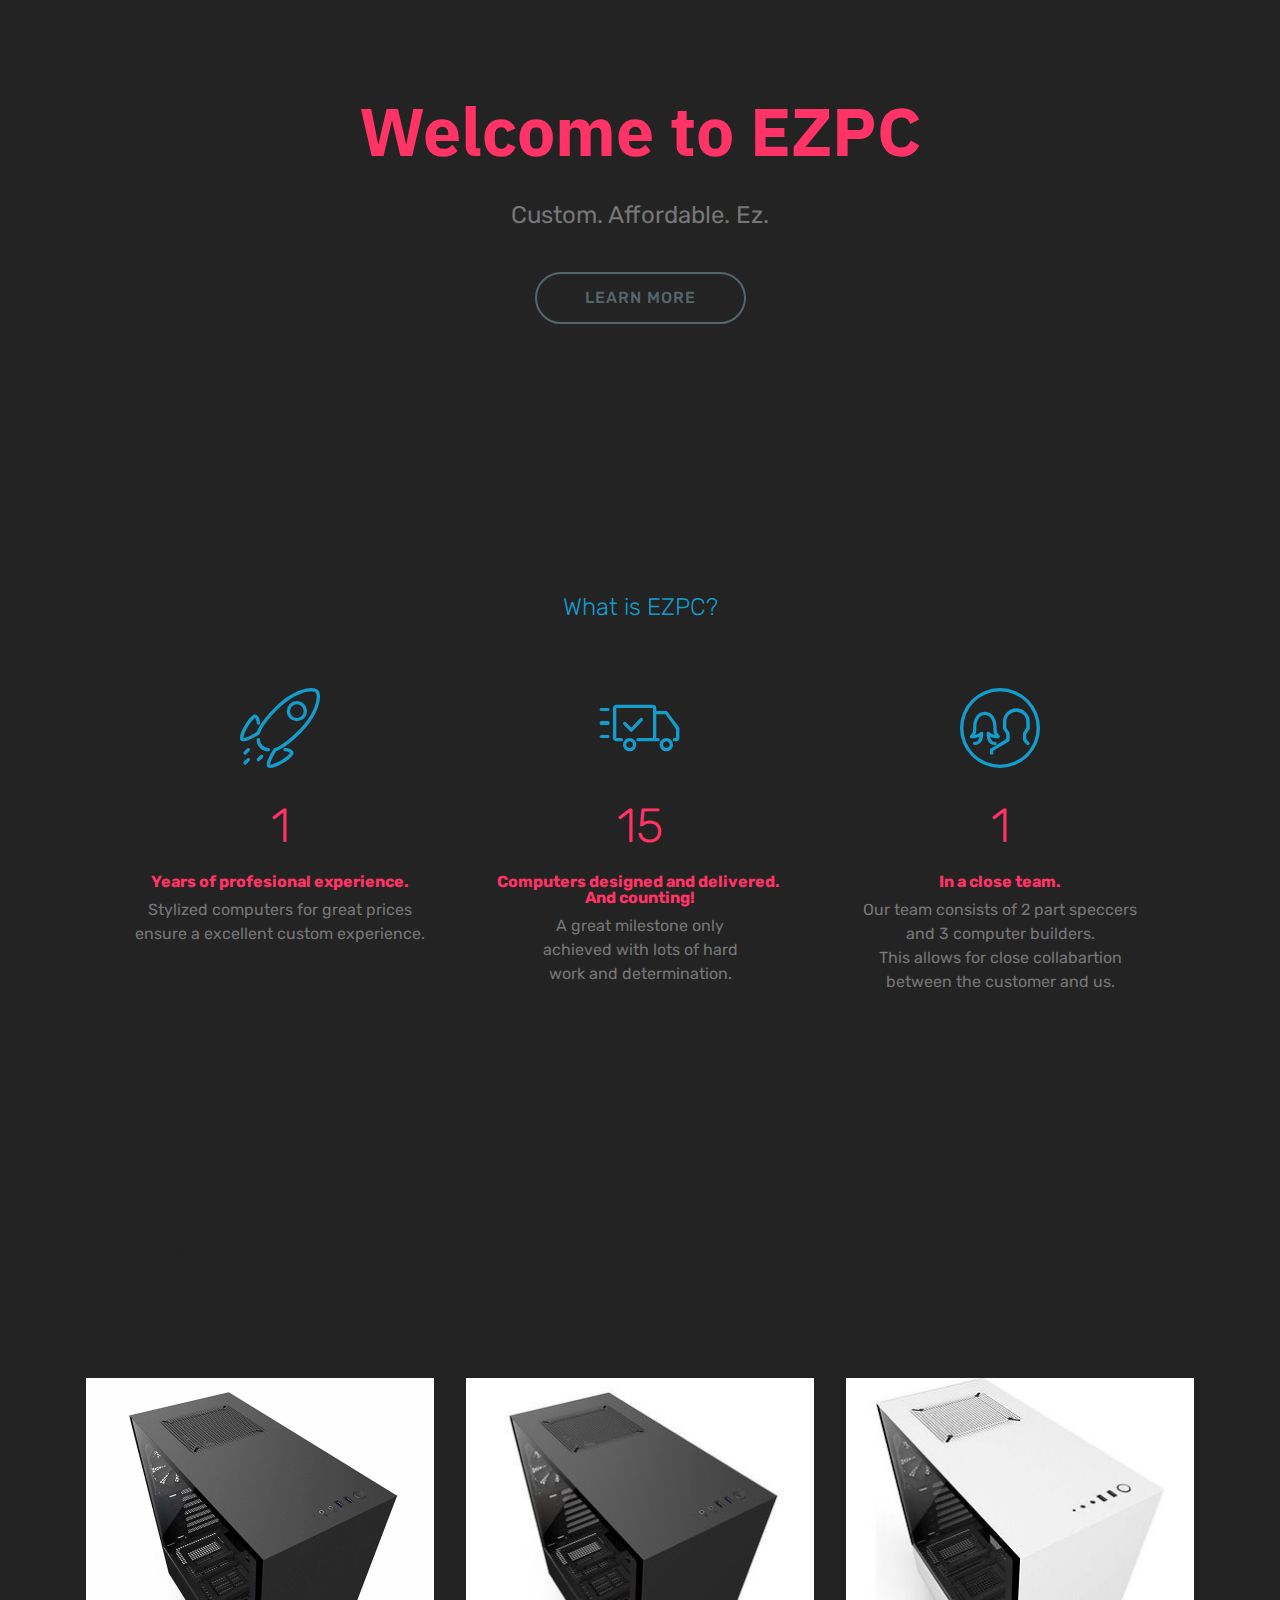
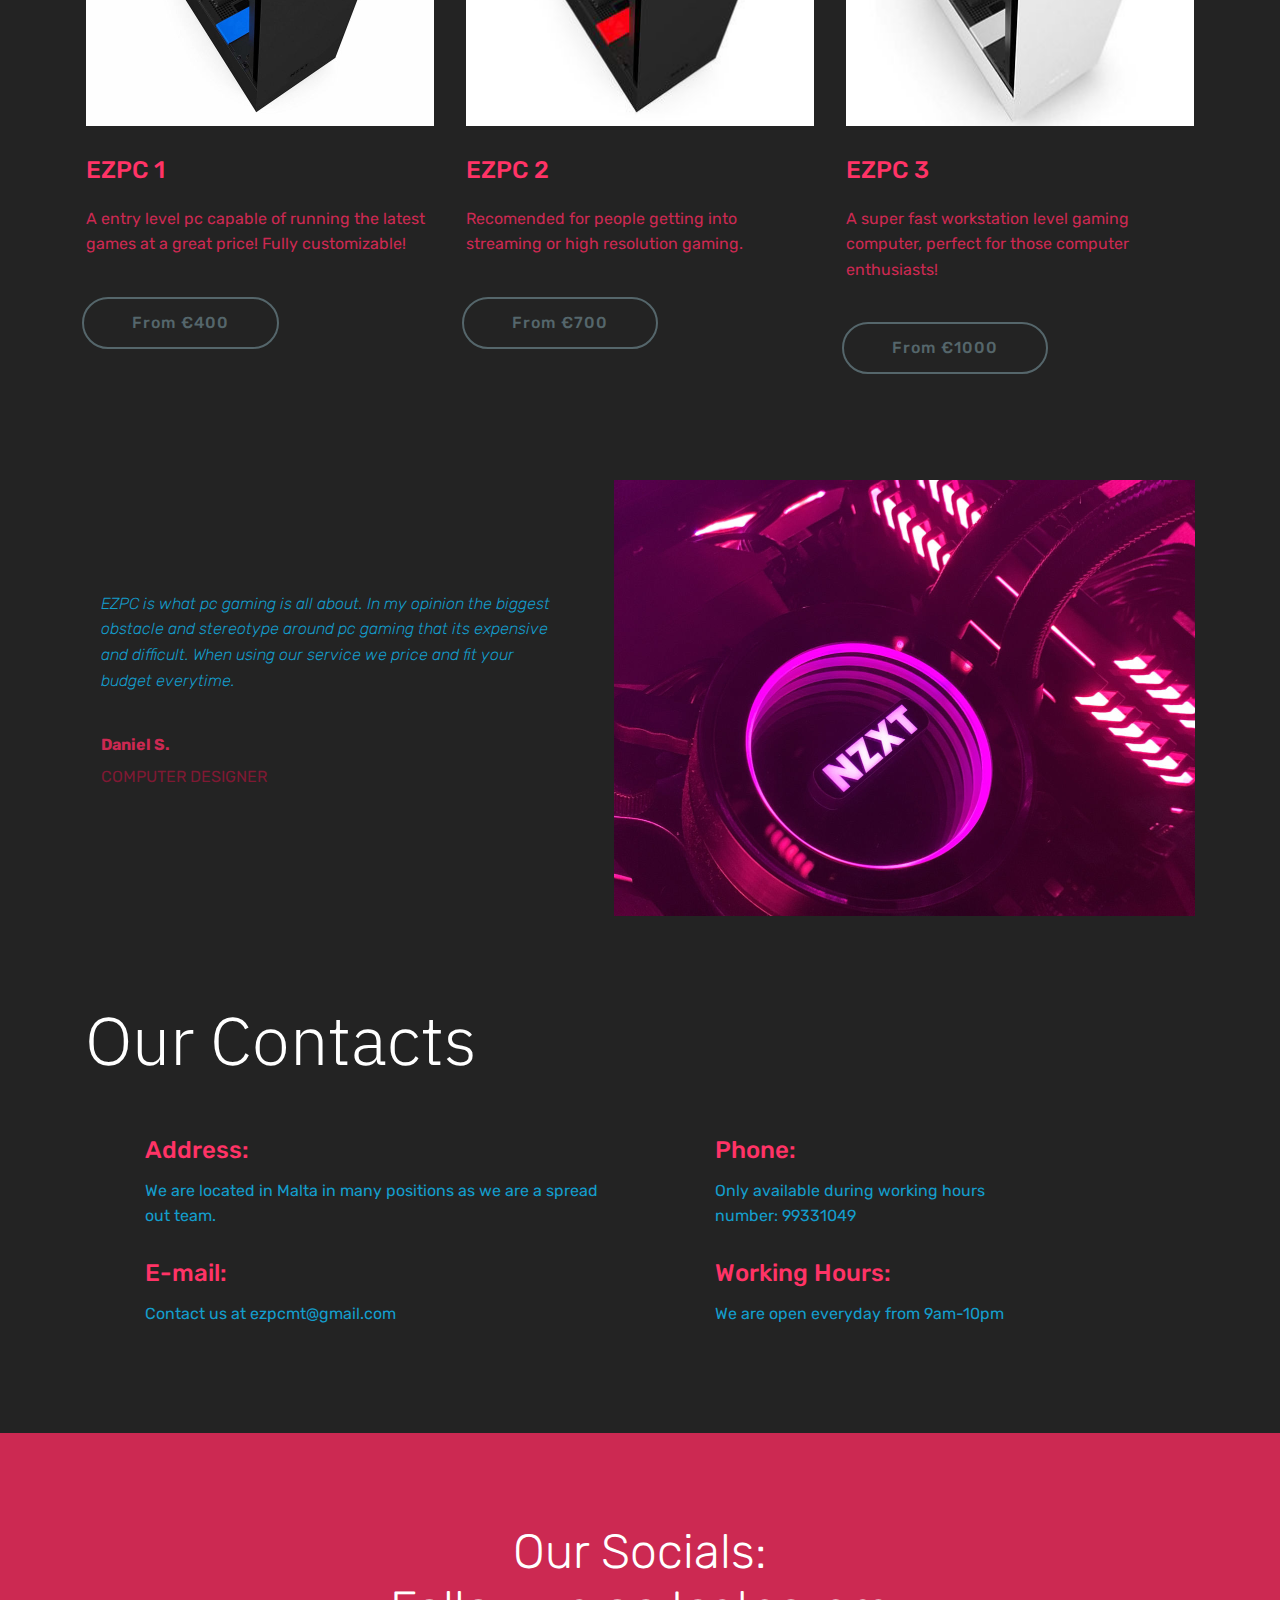
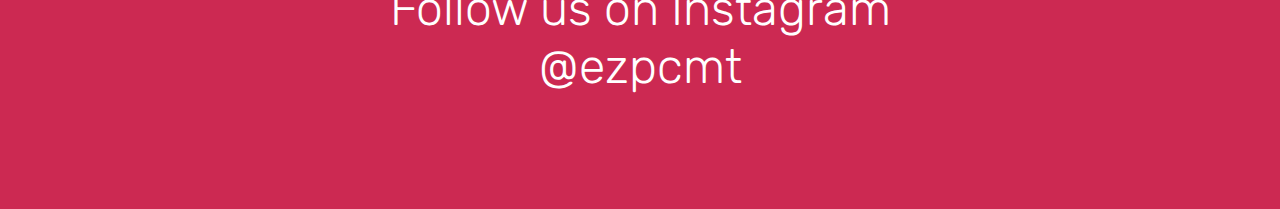
==== index.html @ 272ea6aa "create github pages" ====
<!DOCTYPE html>
<html  >
<head>
  <!-- Site made with Mobirise Website Builder v4.10.7, https://mobirise.com -->
  <meta charset="UTF-8">
  <meta http-equiv="X-UA-Compatible" content="IE=edge">
  <meta name="generator" content="Mobirise v4.10.7, mobirise.com">
  <meta name="viewport" content="width=device-width, initial-scale=1, minimum-scale=1">
  <link rel="shortcut icon" href="assets/images/image0-128x96.png" type="image/x-icon">
  <meta name="description" content="">
  
  <title>Home</title>
  <link rel="stylesheet" href="assets/web/assets/mobirise-icons/mobirise-icons.css">
  <link rel="stylesheet" href="assets/tether/tether.min.css">
  <link rel="stylesheet" href="assets/bootstrap/css/bootstrap.min.css">
  <link rel="stylesheet" href="assets/bootstrap/css/bootstrap-grid.min.css">
  <link rel="stylesheet" href="assets/bootstrap/css/bootstrap-reboot.min.css">
  <link rel="stylesheet" href="assets/socicon/css/styles.css">
  <link rel="stylesheet" href="assets/theme/css/style.css">
  <link rel="stylesheet" href="assets/mobirise/css/mbr-additional.css" type="text/css">
  
  
  
</head>
<body>
  <section class="header1 cid-rAioT8yW98" id="header16-0">

    

    

    <div class="container">
        <div class="row justify-content-md-center">
            <div class="col-md-10 align-center">
                <h1 class="mbr-section-title mbr-bold pb-3 mbr-fonts-style display-1">Welcome to EZPC</h1>
                
                <p class="mbr-text pb-3 mbr-fonts-style display-5">Custom. Affordable. Ez.</p>
                <div class="mbr-section-btn"><a class="btn btn-md btn-warning-outline display-4" href="index.html#counters1-1">LEARN MORE</a></div>
            </div>
        </div>
    </div>

</section>

<section class="engine"><a href="https://mobirise.info/x">free css templates</a></section><section class="counters1 counters cid-rAipSsuMRX" id="counters1-1">

    

    

    <div class="container">
        <h2 class="mbr-section-title pb-3 align-center mbr-fonts-style display-2">What we do.</h2>
        <h3 class="mbr-section-subtitle mbr-fonts-style display-5">What is EZPC?</h3>

        <div class="container pt-4 mt-2">
            <div class="media-container-row">
                <div class="card p-3 align-center col-12 col-md-6 col-lg-4">
                    <div class="panel-item p-3">
                        <div class="card-img pb-3">
                            <span class="mbr-iconfont mbri-rocket"></span>
                        </div>

                        <div class="card-text">
                            <h3 class="count pt-3 pb-3 mbr-fonts-style display-2">5</h3>
                            <h4 class="mbr-content-title mbr-bold mbr-fonts-style display-7">Years of profesional experience.</h4>
                            <p class="mbr-content-text mbr-fonts-style display-7">Stylized computers for great prices<br>ensure a excellent custom experience.</p>
                        </div>
                    </div>
                </div>


                <div class="card p-3 align-center col-12 col-md-6 col-lg-4">
                    <div class="panel-item p-3">
                        <div class="card-img pb-3">
                            <span class="mbr-iconfont mbri-delivery"></span>
                        </div>
                        <div class="card-text">
                            <h3 class="count pt-3 pb-3 mbr-fonts-style display-2">100</h3>
                            <h4 class="mbr-content-title mbr-bold mbr-fonts-style display-7">Computers designed and delivered.&nbsp;<br>And counting!</h4>
                            <p class="mbr-content-text mbr-fonts-style display-7">A great milestone only<br>achieved with lots of hard<br>work and determination.</p>
                        </div>
                    </div>
                </div>

                <div class="card p-3 align-center col-12 col-md-6 col-lg-4">
                    <div class="panel-item p-3">
                        <div class="card-img pb-3">
                            <span class="mbr-iconfont mbri-users"></span>
                        </div>
                        <div class="card-text">
                            <h3 class="count pt-3 pb-3 mbr-fonts-style display-2">5</h3>
                            <h4 class="mbr-content-title mbr-bold mbr-fonts-style display-7">In a close team.</h4>
                            <p class="mbr-content-text mbr-fonts-style display-7">Our team consists of 2 part speccers<br>and 3 computer builders.<br>This allows for close collabartion between the customer and us.</p>
                        </div>
                    </div>
                </div>


                
            </div>
        </div>
   </div>
</section>

<section class="services1 cid-rAivIHwrDA" id="services1-4">
    <!---->
    
    <!---->
    <!--Overlay-->
    
    <!--Container-->
    <div class="container">
        <div class="row justify-content-center">
            <!--Titles-->
            <div class="title pb-5 col-12">
                <h2 class="align-left pb-3 mbr-fonts-style display-1">
                    Our Shop
                </h2>
                
            </div>
            <!--Card-1-->
            <div class="card col-12 col-md-6 p-3 col-lg-4">
                <div class="card-wrapper">
                    <div class="card-img">
                        <img src="assets/images/a570c1869131563f41ed2ab06dd621fd-696x696.jpg" alt="Mobirise" title="">
                    </div>
                    <div class="card-box">
                        <h4 class="card-title mbr-fonts-style display-5">EZPC 1</h4>
                        <p class="mbr-text mbr-fonts-style display-7">A entry level pc capable of running the latest games at a great price! Fully customizable!</p>
                        <!--Btn-->
                        <div class="mbr-section-btn align-left"><a href="index.html#contacts3-3" class="btn btn-warning-outline display-4">From €400</a></div>
                    </div>
                </div>
            </div>
            <!--Card-2-->
            <div class="card col-12 col-md-6 p-3 col-lg-4">
                <div class="card-wrapper">
                    <div class="card-img">
                        <img src="assets/images/8f6b9636c7b164a39c9473e961352476-350x350.jpg" alt="Mobirise" title="">
                    </div>
                    <div class="card-box">
                        <h4 class="card-title mbr-fonts-style display-5">EZPC 2</h4>
                        <p class="mbr-text mbr-fonts-style display-7">Recomended for people getting into streaming or high resolution gaming.</p>
                        <!--Btn-->
                        <div class="mbr-section-btn align-left"><a href="index.html#contacts3-3" class="btn btn-warning-outline display-4">From €700</a></div>
                    </div>
                </div>
            </div>
            <!--Card-3-->
            <div class="card col-12 col-md-6 p-3 col-lg-4 last-child">
                <div class="card-wrapper">
                    <div class="card-img">
                        <img src="assets/images/8633217-350x350.jpg" alt="Mobirise" title="">
                    </div>
                    <div class="card-box">
                        <h4 class="card-title mbr-fonts-style display-5">EZPC 3</h4>
                        <p class="mbr-text mbr-fonts-style display-7">A super fast workstation level gaming computer, perfect for those computer enthusiasts!</p>
                        <!--Btn-->
                        <div class="mbr-section-btn align-left"><a href="index.html#contacts3-3" class="btn btn-warning-outline display-4">From €1000</a></div>
                    </div>
                </div>
            </div>
            <!--Card-4-->
            
        </div>
    </div>
</section>

<section class="testimonials3 cid-rAit7nFrvh" id="testimonials3-2">

    

    

    <div class="container">
        <div class="media-container-row">
            <div class="media-content px-3 align-self-center mbr-white py-2">
                <p class="mbr-text testimonial-text mbr-fonts-style display-7">EZPC is what pc gaming is all about. In my opinion the biggest obstacle and stereotype around pc gaming that its expensive and difficult. When using our service we price and fit your budget everytime.</p>
                <p class="mbr-author-name pt-4 mb-2 mbr-fonts-style display-7">Daniel S.
                </p>
                <p class="mbr-author-desc mbr-fonts-style display-7">
                   COMPUTER DESIGNER
                </p>
            </div>

            <div class="mbr-figure pl-lg-5" style="width: 130%;">
              <img src="assets/images/image0-1162x871.jpg" alt="" title="">
            </div>
        </div>
    </div>
</section>

<section class="mbr-section contacts3 cid-rAiu5Ub54l" id="contacts3-3">
    <!---->
    
    <!---->
    <!--Overlay-->
    
    <!--Container-->
    <div class="container">
        <div class="row">
            <!--Titles-->
            <div class="title col-12">
                <h2 class="align-left mbr-fonts-style display-1">
                    Our Contacts
                </h2>
                
            </div>
            <div class="col-12">
                <div class="row">
                    <div class="col-12 col-md-6">
                        <div class="wrapper">
                            <span class="iconfont-wrapper">
                                <span class="amp-iconfont icon fa-thumbs-o-up fa"></span>
                            </span>
                            <div class="b-info b-adress">
                                <h5 class="align-left mbr-fonts-style display-5">
                                    Address:
                                </h5>
                                <p class="mbr-text align-left mbr-fonts-style display-7">We are located in Malta in many positions as we are a spread out team.</p>
                            </div>
                        </div>
                    </div>
                    <div class="col-12 col-md-6">
                        <div class="wrapper">
                            <span class="iconfont-wrapper">
                                <span class="amp-iconfont icon fa-phone fa"></span>
                            </span>
                            <div class="b-info b-phone">
                                <h5 class="align-left mbr-fonts-style display-5">
                                    Phone:
                                </h5>
                                <p class="mbr-text align-left mbr-fonts-style display-7">Only available during working hours<br>number: 99331049</p>
                            </div>
                        </div>
                    </div>
                    <div class="col-12 col-md-6">
                        <div class="wrapper">
                            <span class="iconfont-wrapper">
                                <span class="amp-iconfont icon fa-comment-o fa"></span>
                            </span>
                            <div class="b-info b-mail">
                                <h5 class="align-left mbr-fonts-style display-5">
                                    E-mail:
                                </h5>
                                <p class="mbr-text align-left mbr-fonts-style display-7">Contact us at ezpcmt@gmail.com</p>
                            </div>
                        </div>
                    </div>
                    <div class="col-12 col-md-6">
                        <div class="wrapper">
                            <span class="iconfont-wrapper">
                                <span class="amp-iconfont icon fa-th-large fa"></span>
                            </span>
                            <div class="b-info b-mail">
                                <h5 class="align-left mbr-fonts-style display-5">
                                    Working Hours:
                                </h5>
                                <p class="mbr-text align-left mbr-fonts-style display-7">We are open everyday from 9am-10pm</p>
                            </div>
                        </div>
                    </div>
                </div>
            </div>
        </div>
    </div>
</section>

<section class="cid-rAiEmi83GX" id="social-buttons1-5">
    
    

    

    <div class="container">
        <div class="media-container-row">
            <div class="col-md-8 align-center">
                <h2 class="pb-3 mbr-section-title mbr-fonts-style display-2">Our Socials:<br>Follow us on Instagram @ezpcmt</h2>
                <div>
                    <div class="mbr-social-likes" data-counters="false">
                        
                        
                        
                        
                        
                    </div>
                </div>
            </div>
        </div>
    </div>
</section>


  <script src="assets/web/assets/jquery/jquery.min.js"></script>
  <script src="assets/popper/popper.min.js"></script>
  <script src="assets/tether/tether.min.js"></script>
  <script src="assets/bootstrap/js/bootstrap.min.js"></script>
  <script src="assets/smoothscroll/smooth-scroll.js"></script>
  <script src="assets/viewportchecker/jquery.viewportchecker.js"></script>
  <script src="assets/sociallikes/social-likes.js"></script>
  <script src="assets/theme/js/script.js"></script>
  
  
</body>
</html>
---- assets/web/assets/mobirise-icons/mobirise-icons.css ----
@font-face {
  font-family: 'MobiriseIcons';
  src:  url('mobirise-icons.eot?spat4u');
  src:  url('mobirise-icons.eot?spat4u#iefix') format('embedded-opentype'),
    url('mobirise-icons.ttf?spat4u') format('truetype'),
    url('mobirise-icons.woff?spat4u') format('woff'),
    url('mobirise-icons.svg?spat4u#MobiriseIcons') format('svg');
  font-weight: normal;
  font-style: normal;
}

[class^="mbri-"], [class*=" mbri-"] {
  /* use !important to prevent issues with browser extensions that change fonts */
  font-family: MobiriseIcons !important;
  speak: none;
  font-style: normal;
  font-weight: normal;
  font-variant: normal;
  text-transform: none;
  line-height: 1;

  /* Better Font Rendering =========== */
  -webkit-font-smoothing: antialiased;
  -moz-osx-font-smoothing: grayscale;
}

.mbri-add-submenu:before {
  content: "\e900";
}
.mbri-alert:before {
  content: "\e901";
}
.mbri-align-center:before {
  content: "\e902";
}
.mbri-align-justify:before {
  content: "\e903";
}
.mbri-align-left:before {
  content: "\e904";
}
.mbri-align-right:before {
  content: "\e905";
}
.mbri-android:before {
  content: "\e906";
}
.mbri-apple:before {
  content: "\e907";
}
.mbri-arrow-down:before {
  content: "\e908";
}
.mbri-arrow-next:before {
  content: "\e909";
}
.mbri-arrow-prev:before {
  content: "\e90a";
}
.mbri-arrow-up:before {
  content: "\e90b";
}
.mbri-bold:before {
  content: "\e90c";
}
.mbri-bookmark:before {
  content: "\e90d";
}
.mbri-bootstrap:before {
  content: "\e90e";
}
.mbri-briefcase:before {
  content: "\e90f";
}
.mbri-browse:before {
  content: "\e910";
}
.mbri-bulleted-list:before {
  content: "\e911";
}
.mbri-calendar:before {
  content: "\e912";
}
.mbri-camera:before {
  content: "\e913";
}
.mbri-cart-add:before {
  content: "\e914";
}
.mbri-cart-full:before {
  content: "\e915";
}
.mbri-cash:before {
  content: "\e916";
}
.mbri-change-style:before {
  content: "\e917";
}
.mbri-chat:before {
  content: "\e918";
}
.mbri-clock:before {
  content: "\e919";
}
.mbri-close:before {
  content: "\e91a";
}
.mbri-cloud:before {
  content: "\e91b";
}
.mbri-code:before {
  content: "\e91c";
}
.mbri-contact-form:before {
  content: "\e91d";
}
.mbri-credit-card:before {
  content: "\e91e";
}
.mbri-cursor-click:before {
  content: "\e91f";
}
.mbri-cust-feedback:before {
  content: "\e920";
}
.mbri-database:before {
  content: "\e921";
}
.mbri-delivery:before {
  content: "\e922";
}
.mbri-desktop:before {
  content: "\e923";
}
.mbri-devices:before {
  content: "\e924";
}
.mbri-down:before {
  content: "\e925";
}
.mbri-download:before {
  content: "\e989";
}
.mbri-drag-n-drop:before {
  content: "\e927";
}
.mbri-drag-n-drop2:before {
  content: "\e928";
}
.mbri-edit:before {
  content: "\e929";
}
.mbri-edit2:before {
  content: "\e92a";
}
.mbri-error:before {
  content: "\e92b";
}
.mbri-extension:before {
  content: "\e92c";
}
.mbri-features:before {
  content: "\e92d";
}
.mbri-file:before {
  content: "\e92e";
}
.mbri-flag:before {
  content: "\e92f";
}
.mbri-folder:before {
  content: "\e930";
}
.mbri-gift:before {
  content: "\e931";
}
.mbri-github:before {
  content: "\e932";
}
.mbri-globe:before {
  content: "\e933";
}
.mbri-globe-2:before {
  content: "\e934";
}
.mbri-growing-chart:before {
  content: "\e935";
}
.mbri-hearth:before {
  content: "\e936";
}
.mbri-help:before {
  content: "\e937";
}
.mbri-home:before {
  content: "\e938";
}
.mbri-hot-cup:before {
  content: "\e939";
}
.mbri-idea:before {
  content: "\e93a";
}
.mbri-image-gallery:before {
  content: "\e93b";
}
.mbri-image-slider:before {
  content: "\e93c";
}
.mbri-info:before {
  content: "\e93d";
}
.mbri-italic:before {
  content: "\e93e";
}
.mbri-key:before {
  content: "\e93f";
}
.mbri-laptop:before {
  content: "\e940";
}
.mbri-layers:before {
  content: "\e941";
}
.mbri-left-right:before {
  content: "\e942";
}
.mbri-left:before {
  content: "\e943";
}
.mbri-letter:before {
  content: "\e944";
}
.mbri-like:before {
  content: "\e945";
}
.mbri-link:before {
  content: "\e946";
}
.mbri-lock:before {
  content: "\e947";
}
.mbri-login:before {
  content: "\e948";
}
.mbri-logout:before {
  content: "\e949";
}
.mbri-magic-stick:before {
  content: "\e94a";
}
.mbri-map-pin:before {
  content: "\e94b";
}
.mbri-menu:before {
  content: "\e94c";
}
.mbri-mobile:before {
  content: "\e94d";
}
.mbri-mobile2:before {
  content: "\e94e";
}
.mbri-mobirise:before {
  content: "\e94f";
}
.mbri-more-horizontal:before {
  content: "\e950";
}
.mbri-more-vertical:before {
  content: "\e951";
}
.mbri-music:before {
  content: "\e952";
}
.mbri-new-file:before {
  content: "\e953";
}
.mbri-numbered-list:before {
  content: "\e954";
}
.mbri-opened-folder:before {
  content: "\e955";
}
.mbri-pages:before {
  content: "\e956";
}
.mbri-paper-plane:before {
  content: "\e957";
}
.mbri-paperclip:before {
  content: "\e958";
}
.mbri-photo:before {
  content: "\e959";
}
.mbri-photos:before {
  content: "\e95a";
}
.mbri-pin:before {
  content: "\e95b";
}
.mbri-play:before {
  content: "\e95c";
}
.mbri-plus:before {
  content: "\e95d";
}
.mbri-preview:before {
  content: "\e95e";
}
.mbri-print:before {
  content: "\e95f";
}
.mbri-protect:before {
  content: "\e960";
}
.mbri-question:before {
  content: "\e961";
}
.mbri-quote-left:before {
  content: "\e962";
}
.mbri-quote-right:before {
  content: "\e963";
}
.mbri-refresh:before {
  content: "\e964";
}
.mbri-responsive:before {
  content: "\e965";
}
.mbri-right:before {
  content: "\e966";
}
.mbri-rocket:before {
  content: "\e967";
}
.mbri-sad-face:before {
  content: "\e968";
}
.mbri-sale:before {
  content: "\e969";
}
.mbri-save:before {
  content: "\e96a";
}
.mbri-search:before {
  content: "\e96b";
}
.mbri-setting:before {
  content: "\e96c";
}
.mbri-setting2:before {
  content: "\e96d";
}
.mbri-setting3:before {
  content: "\e96e";
}
.mbri-share:before {
  content: "\e96f";
}
.mbri-shopping-bag:before {
  content: "\e970";
}
.mbri-shopping-basket:before {
  content: "\e971";
}
.mbri-shopping-cart:before {
  content: "\e972";
}
.mbri-sites:before {
  content: "\e973";
}
.mbri-smile-face:before {
  content: "\e974";
}
.mbri-speed:before {
  content: "\e975";
}
.mbri-star:before {
  content: "\e976";
}
.mbri-success:before {
  content: "\e977";
}
.mbri-sun:before {
  content: "\e978";
}
.mbri-sun2:before {
  content: "\e979";
}
.mbri-tablet:before {
  content: "\e97a";
}
.mbri-tablet-vertical:before {
  content: "\e97b";
}
.mbri-target:before {
  content: "\e97c";
}
.mbri-timer:before {
  content: "\e97d";
}
.mbri-to-ftp:before {
  content: "\e97e";
}
.mbri-to-local-drive:before {
  content: "\e97f";
}
.mbri-touch-swipe:before {
  content: "\e980";
}
.mbri-touch:before {
  content: "\e981";
}
.mbri-trash:before {
  content: "\e982";
}
.mbri-underline:before {
  content: "\e983";
}
.mbri-unlink:before {
  content: "\e984";
}
.mbri-unlock:before {
  content: "\e985";
}
.mbri-up-down:before {
  content: "\e986";
}
.mbri-up:before {
  content: "\e987";
}
.mbri-update:before {
  content: "\e988";
}
.mbri-upload:before {
 content: "\e926"; 
}
.mbri-user:before {
  content: "\e98a";
}
.mbri-user2:before {
  content: "\e98b";
}
.mbri-users:before {
  content: "\e98c";
}
.mbri-video:before {
  content: "\e98d";
}
.mbri-video-play:before {
  content: "\e98e";
}
.mbri-watch:before {
  content: "\e98f";
}
.mbri-website-theme:before {
  content: "\e990";
}
.mbri-wifi:before {
  content: "\e991";
}
.mbri-windows:before {
  content: "\e992";
}
.mbri-zoom-out:before {
  content: "\e993";
}
.mbri-redo:before {
  content: "\e994";
}
.mbri-undo:before {
  content: "\e995";
}
---- assets/socicon/css/styles.css ----
@charset "UTF-8";

@font-face {
  font-family: "socicon";
  src:url("../fonts/socicon.eot");
  src:url("../fonts/socicon.eot?#iefix") format("embedded-opentype"),
    url("../fonts/socicon.woff") format("woff"),
    url("../fonts/socicon.ttf") format("truetype"),
    url("../fonts/socicon.svg#socicon") format("svg");
  font-weight: normal;
  font-style: normal;

}

[data-icon]:before {
  font-family: "socicon" !important;
  content: attr(data-icon);
  font-style: normal !important;
  font-weight: normal !important;
  font-variant: normal !important;
  text-transform: none !important;
  speak: none;
  line-height: 1;
  -webkit-font-smoothing: antialiased;
  -moz-osx-font-smoothing: grayscale;
}

[class^="socicon-"]:before,
[class*=" socicon-"]:before {
  font-family: "socicon" !important;
  font-style: normal !important;
  font-weight: normal !important;
  font-variant: normal !important;
  text-transform: none !important;
  speak: none;
  line-height: 1;
  -webkit-font-smoothing: antialiased;
  -moz-osx-font-smoothing: grayscale;
}

.socicon-modelmayhem:before {
  content: "\e000";
}
.socicon-mixcloud:before {
  content: "\e001";
}
.socicon-drupal:before {
  content: "\e002";
}
.socicon-swarm:before {
  content: "\e003";
}
.socicon-istock:before {
  content: "\e004";
}
.socicon-yammer:before {
  content: "\e005";
}
.socicon-ello:before {
  content: "\e006";
}
.socicon-stackoverflow:before {
  content: "\e007";
}
.socicon-persona:before {
  content: "\e008";
}
.socicon-triplej:before {
  content: "\e009";
}
.socicon-houzz:before {
  content: "\e00a";
}
.socicon-rss:before {
  content: "\e00b";
}
.socicon-paypal:before {
  content: "\e00c";
}
.socicon-odnoklassniki:before {
  content: "\e00d";
}
.socicon-airbnb:before {
  content: "\e00e";
}
.socicon-periscope:before {
  content: "\e00f";
}
.socicon-outlook:before {
  content: "\e010";
}
.socicon-coderwall:before {
  content: "\e011";
}
.socicon-tripadvisor:before {
  content: "\e012";
}
.socicon-appnet:before {
  content: "\e013";
}
.socicon-goodreads:before {
  content: "\e014";
}
.socicon-tripit:before {
  content: "\e015";
}
.socicon-lanyrd:before {
  content: "\e016";
}
.socicon-slideshare:before {
  content: "\e017";
}
.socicon-buffer:before {
  content: "\e018";
}
.socicon-disqus:before {
  content: "\e019";
}
.socicon-vkontakte:before {
  content: "\e01a";
}
.socicon-whatsapp:before {
  content: "\e01b";
}
.socicon-patreon:before {
  content: "\e01c";
}
.socicon-storehouse:before {
  content: "\e01d";
}
.socicon-pocket:before {
  content: "\e01e";
}
.socicon-mail:before {
  content: "\e01f";
}
.socicon-blogger:before {
  content: "\e020";
}
.socicon-technorati:before {
  content: "\e021";
}
.socicon-reddit:before {
  content: "\e022";
}
.socicon-dribbble:before {
  content: "\e023";
}
.socicon-stumbleupon:before {
  content: "\e024";
}
.socicon-digg:before {
  content: "\e025";
}
.socicon-envato:before {
  content: "\e026";
}
.socicon-behance:before {
  content: "\e027";
}
.socicon-delicious:before {
  content: "\e028";
}
.socicon-deviantart:before {
  content: "\e029";
}
.socicon-forrst:before {
  content: "\e02a";
}
.socicon-play:before {
  content: "\e02b";
}
.socicon-zerply:before {
  content: "\e02c";
}
.socicon-wikipedia:before {
  content: "\e02d";
}
.socicon-apple:before {
  content: "\e02e";
}
.socicon-flattr:before {
  content: "\e02f";
}
.socicon-github:before {
  content: "\e030";
}
.socicon-renren:before {
  content: "\e031";
}
.socicon-friendfeed:before {
  content: "\e032";
}
.socicon-newsvine:before {
  content: "\e033";
}
.socicon-identica:before {
  content: "\e034";
}
.socicon-bebo:before {
  content: "\e035";
}
.socicon-zynga:before {
  content: "\e036";
}
.socicon-steam:before {
  content: "\e037";
}
.socicon-xbox:before {
  content: "\e038";
}
.socicon-windows:before {
  content: "\e039";
}
.socicon-qq:before {
  content: "\e03a";
}
.socicon-douban:before {
  content: "\e03b";
}
.socicon-meetup:before {
  content: "\e03c";
}
.socicon-playstation:before {
  content: "\e03d";
}
.socicon-android:before {
  content: "\e03e";
}
.socicon-snapchat:before {
  content: "\e03f";
}
.socicon-twitter:before {
  content: "\e040";
}
.socicon-facebook:before {
  content: "\e041";
}
.socicon-googleplus:before {
  content: "\e042";
}
.socicon-pinterest:before {
  content: "\e043";
}
.socicon-foursquare:before {
  content: "\e044";
}
.socicon-yahoo:before {
  content: "\e045";
}
.socicon-skype:before {
  content: "\e046";
}
.socicon-yelp:before {
  content: "\e047";
}
.socicon-feedburner:before {
  content: "\e048";
}
.socicon-linkedin:before {
  content: "\e049";
}
.socicon-viadeo:before {
  content: "\e04a";
}
.socicon-xing:before {
  content: "\e04b";
}
.socicon-myspace:before {
  content: "\e04c";
}
.socicon-soundcloud:before {
  content: "\e04d";
}
.socicon-spotify:before {
  content: "\e04e";
}
.socicon-grooveshark:before {
  content: "\e04f";
}
.socicon-lastfm:before {
  content: "\e050";
}
.socicon-youtube:before {
  content: "\e051";
}
.socicon-vimeo:before {
  content: "\e052";
}
.socicon-dailymotion:before {
  content: "\e053";
}
.socicon-vine:before {
  content: "\e054";
}
.socicon-flickr:before {
  content: "\e055";
}
.socicon-500px:before {
  content: "\e056";
}
.socicon-wordpress:before {
  content: "\e058";
}
.socicon-tumblr:before {
  content: "\e059";
}
.socicon-twitch:before {
  content: "\e05a";
}
.socicon-8tracks:before {
  content: "\e05b";
}
.socicon-amazon:before {
  content: "\e05c";
}
.socicon-icq:before {
  content: "\e05d";
}
.socicon-smugmug:before {
  content: "\e05e";
}
.socicon-ravelry:before {
  content: "\e05f";
}
.socicon-weibo:before {
  content: "\e060";
}
.socicon-baidu:before {
  content: "\e061";
}
.socicon-angellist:before {
  content: "\e062";
}
.socicon-ebay:before {
  content: "\e063";
}
.socicon-imdb:before {
  content: "\e064";
}
.socicon-stayfriends:before {
  content: "\e065";
}
.socicon-residentadvisor:before {
  content: "\e066";
}
.socicon-google:before {
  content: "\e067";
}
.socicon-yandex:before {
  content: "\e068";
}
.socicon-sharethis:before {
  content: "\e069";
}
.socicon-bandcamp:before {
  content: "\e06a";
}
.socicon-itunes:before {
  content: "\e06b";
}
.socicon-deezer:before {
  content: "\e06c";
}
.socicon-telegram:before {
  content: "\e06e";
}
.socicon-openid:before {
  content: "\e06f";
}
.socicon-amplement:before {
  content: "\e070";
}
.socicon-viber:before {
  content: "\e071";
}
.socicon-zomato:before {
  content: "\e072";
}
.socicon-draugiem:before {
  content: "\e074";
}
.socicon-endomodo:before {
  content: "\e075";
}
.socicon-filmweb:before {
  content: "\e076";
}
.socicon-stackexchange:before {
  content: "\e077";
}
.socicon-wykop:before {
  content: "\e078";
}
.socicon-teamspeak:before {
  content: "\e079";
}
.socicon-teamviewer:before {
  content: "\e07a";
}
.socicon-ventrilo:before {
  content: "\e07b";
}
.socicon-younow:before {
  content: "\e07c";
}
.socicon-raidcall:before {
  content: "\e07d";
}
.socicon-mumble:before {
  content: "\e07e";
}
.socicon-medium:before {
  content: "\e06d";
}
.socicon-bebee:before {
  content: "\e07f";
}
.socicon-hitbox:before {
  content: "\e080";
}
.socicon-reverbnation:before {
  content: "\e081";
}
.socicon-formulr:before {
  content: "\e082";
}
.socicon-instagram:before {
  content: "\e057";
}
.socicon-battlenet:before {
  content: "\e083";
}
.socicon-chrome:before {
  content: "\e084";
}
.socicon-discord:before {
  content: "\e086";
}
.socicon-issuu:before {
  content: "\e087";
}
.socicon-macos:before {
  content: "\e088";
}
.socicon-firefox:before {
  content: "\e089";
}
.socicon-opera:before {
  content: "\e08d";
}
.socicon-keybase:before {
  content: "\e090";
}
.socicon-alliance:before {
  content: "\e091";
}
.socicon-livejournal:before {
  content: "\e092";
}
.socicon-googlephotos:before {
  content: "\e093";
}
.socicon-horde:before {
  content: "\e094";
}
.socicon-etsy:before {
  content: "\e095";
}
.socicon-zapier:before {
  content: "\e096";
}
.socicon-google-scholar:before {
  content: "\e097";
}
.socicon-researchgate:before {
  content: "\e098";
}
.socicon-wechat:before {
  content: "\e099";
}
.socicon-strava:before {
  content: "\e09a";
}
.socicon-line:before {
  content: "\e09b";
}
.socicon-lyft:before {
  content: "\e09c";
}
.socicon-uber:before {
  content: "\e09d";
}
.socicon-songkick:before {
  content: "\e09e";
}
.socicon-viewbug:before {
  content: "\e09f";
}
.socicon-googlegroups:before {
  content: "\e0a0";
}
.socicon-quora:before {
  content: "\e073";
}
.socicon-diablo:before {
  content: "\e085";
}
.socicon-blizzard:before {
  content: "\e0a1";
}
.socicon-hearthstone:before {
  content: "\e08b";
}
.socicon-heroes:before {
  content: "\e08a";
}
.socicon-overwatch:before {
  content: "\e08c";
}
.socicon-warcraft:before {
  content: "\e08e";
}
.socicon-starcraft:before {
  content: "\e08f";
}
.socicon-beam:before {
  content: "\e0a2";
}
.socicon-curse:before {
  content: "\e0a3";
}
.socicon-player:before {
  content: "\e0a4";
}
.socicon-streamjar:before {
  content: "\e0a5";
}
.socicon-nintendo:before {
  content: "\e0a6";
}
.socicon-hellocoton:before {
  content: "\e0a7";
}
---- assets/theme/css/style.css ----
/*!
 * Mobirise v4 theme (https://mobirise.com/)
 * Copyright 2017 Mobirise
 */
section {
  background-color: #eeeeee;
}

section,
.container,
.container-fluid {
  position: relative;
  word-wrap: break-word;
}

a.mbr-iconfont:hover {
  text-decoration: none;
}

.article .lead p, .article .lead ul, .article .lead ol, .article .lead pre, .article .lead blockquote {
  margin-bottom: 0;
}

a {
  font-style: normal;
  font-weight: 400;
  cursor: pointer;
}

a, a:hover {
  text-decoration: none;
}

figure {
  margin-bottom: 0;
}

body {
  color: #232323;
}

h1, h2, h3, h4, h5, h6,
.h1, .h2, .h3, .h4, .h5, .h6,
.display-1, .display-2, .display-3, .display-4 {
  line-height: 1;
  word-break: break-word;
  word-wrap: break-word;
}

b, strong {
  font-weight: bold;
}

blockquote {
  padding: 10px 0 10px 20px;
  position: relative;
  border-left: 2px solid;
  border-color: #ff3366;
}

input:-webkit-autofill, input:-webkit-autofill:hover, input:-webkit-autofill:focus, input:-webkit-autofill:active {
  transition-delay: 9999s;
  transition-property: background-color, color;
}

textarea[type="hidden"] {
  display: none;
}

body {
  position: relative;
}

section {
  background-position: 50% 50%;
  background-repeat: no-repeat;
  background-size: cover;
}

section .mbr-background-video,
section .mbr-background-video-preview {
  position: absolute;
  bottom: 0;
  left: 0;
  right: 0;
  top: 0;
}

.hidden {
  visibility: hidden;
}

.mbr-z-index20 {
  z-index: 20;
}

/*! Base colors */
.mbr-white {
  color: #ffffff;
}

.mbr-black {
  color: #000000;
}

.mbr-bg-white {
  background-color: #ffffff;
}

.mbr-bg-black {
  background-color: #000000;
}

/*! Text-aligns */
.align-left {
  text-align: left;
}

.align-center {
  text-align: center;
}

.align-right {
  text-align: right;
}

@media (max-width: 767px) {
  .align-left, .align-center, .align-right, .mbr-section-btn, .mbr-section-title {
    text-align: center;
  }
}

/*! Font-weight  */
.mbr-light {
  font-weight: 300;
}

.mbr-regular {
  font-weight: 400;
}

.mbr-semibold {
  font-weight: 500;
}

.mbr-bold {
  font-weight: 700;
}

/*! Media  */
.media-size-item {
  -webkit-flex: 1 1 auto;
  -moz-flex: 1 1 auto;
  -ms-flex: 1 1 auto;
  -o-flex: 1 1 auto;
  flex: 1 1 auto;
}

.media-content {
  -webkit-flex-basis: 100%;
  flex-basis: 100%;
}

.media-container-row {
  display: -ms-flexbox;
  display: -webkit-flex;
  display: flex;
  -webkit-flex-direction: row;
  -ms-flex-direction: row;
  flex-direction: row;
  -webkit-flex-wrap: wrap;
  -ms-flex-wrap: wrap;
  flex-wrap: wrap;
  -webkit-justify-content: center;
  -ms-flex-pack: center;
  justify-content: center;
  -webkit-align-content: center;
  -ms-flex-line-pack: center;
  align-content: center;
  -webkit-align-items: start;
  -ms-flex-align: start;
  align-items: start;
}

.media-container-row .media-size-item {
  width: 400px;
}

.media-container-column {
  display: -ms-flexbox;
  display: -webkit-flex;
  display: flex;
  -webkit-flex-direction: column;
  -ms-flex-direction: column;
  flex-direction: column;
  -webkit-flex-wrap: wrap;
  -ms-flex-wrap: wrap;
  flex-wrap: wrap;
  -webkit-justify-content: center;
  -ms-flex-pack: center;
  justify-content: center;
  -webkit-align-content: center;
  -ms-flex-line-pack: center;
  align-content: center;
  -webkit-align-items: stretch;
  -ms-flex-align: stretch;
  align-items: stretch;
}

.media-container-column > * {
  width: 100%;
}

@media (min-width: 992px) {
  .media-container-row {
    -webkit-flex-wrap: nowrap;
    -ms-flex-wrap: nowrap;
    flex-wrap: nowrap;
  }
}

figure {
  overflow: hidden;
}

figure[mbr-media-size] {
  transition: width 0.1s;
}

.mbr-figure img, .mbr-figure iframe {
  display: block;
  width: 100%;
}

.card {
  background-color: transparent;
  border: none;
}

.card-box {
  width: 100%;
}

.card-img {
  text-align: center;
  flex-shrink: 0;
  -webkit-flex-shrink: 0;
}

.media {
  max-width: 100%;
  margin: 0 auto;
}

.mbr-figure {
  -ms-flex-item-align: center;
  -ms-grid-row-align: center;
  -webkit-align-self: center;
  align-self: center;
}

.media-container > div {
  max-width: 100%;
}

.mbr-figure img, .card-img img {
  width: 100%;
}

@media (max-width: 991px) {
  .media-size-item {
    width: auto !important;
  }
  .media {
    width: auto;
  }
  .mbr-figure {
    width: 100% !important;
  }
}

/*! Buttons */
.mbr-section-btn {
  margin-left: -.25rem;
  margin-right: -.25rem;
  font-size: 0;
}

nav .mbr-section-btn {
  margin-left: 0rem;
  margin-right: 0rem;
}

/*! Btn icon margin */
.btn .mbr-iconfont, .btn.btn-sm .mbr-iconfont {
  cursor: pointer;
  margin-right: 0.5rem;
}

.btn.btn-md .mbr-iconfont, .btn.btn-md .mbr-iconfont {
  margin-right: 0.8rem;
}

.mbr-regular {
  font-weight: 400;
}

.mbr-semibold {
  font-weight: 500;
}

.mbr-bold {
  font-weight: 700;
}

[type="submit"] {
  -webkit-appearance: none;
}

/*! Full-screen */
.mbr-fullscreen .mbr-overlay {
  min-height: 100vh;
}

.mbr-fullscreen {
  display: flex;
  display: -webkit-flex;
  display: -moz-flex;
  display: -ms-flex;
  display: -o-flex;
  align-items: center;
  -webkit-align-items: center;
  min-height: 100vh;
  padding-top: 3rem;
  padding-bottom: 3rem;
}

/*! Map */
.map {
  height: 25rem;
  position: relative;
}

.map iframe {
  width: 100%;
  height: 100%;
}

/* Form */
.form-asterisk {
  font-family: initial;
  position: absolute;
  top: -2px;
  font-weight: normal;
}

/*! Scroll to top arrow */
.mbr-arrow-up {
  bottom: 25px;
  right: 90px;
  position: fixed;
  text-align: right;
  z-index: 5000;
  color: #ffffff;
  font-size: 32px;
  transform: rotate(180deg);
  -webkit-transform: rotate(180deg);
}

.mbr-arrow-up a {
  background: rgba(0, 0, 0, 0.2);
  border-radius: 3px;
  color: #fff;
  display: inline-block;
  height: 60px;
  width: 60px;
  outline-style: none !important;
  position: relative;
  text-decoration: none;
  transition: all .3s ease-in-out;
  cursor: pointer;
  text-align: center;
}

.mbr-arrow-up a:hover {
  background-color: rgba(0, 0, 0, 0.4);
}

.mbr-arrow-up a i {
  line-height: 60px;
}

.mbr-arrow-up-icon {
  display: block;
  color: #fff;
}

.mbr-arrow-up-icon::before {
  content: "\203a";
  display: inline-block;
  font-family: serif;
  font-size: 32px;
  line-height: 1;
  font-style: normal;
  position: relative;
  top: 6px;
  left: -4px;
  -webkit-transform: rotate(-90deg);
  transform: rotate(-90deg);
}

/*! Arrow Down */
.mbr-arrow {
  position: absolute;
  bottom: 45px;
  left: 50%;
  width: 60px;
  height: 60px;
  cursor: pointer;
  background-color: rgba(80, 80, 80, 0.5);
  border-radius: 50%;
  -webkit-transform: translateX(-50%);
  transform: translateX(-50%);
}

.mbr-arrow > a {
  display: inline-block;
  text-decoration: none;
  outline-style: none;
  -webkit-animation: arrowdown 1.7s ease-in-out infinite;
  animation: arrowdown 1.7s ease-in-out infinite;
}

.mbr-arrow > a > i {
  position: absolute;
  top: -2px;
  left: 15px;
  font-size: 2rem;
}

@keyframes arrowdown {
  0% {
    transform: translateY(0px);
    -webkit-transform: translateY(0px);
  }
  50% {
    transform: translateY(-5px);
    -webkit-transform: translateY(-5px);
  }
  100% {
    transform: translateY(0px);
    -webkit-transform: translateY(0px);
  }
}

@-webkit-keyframes arrowdown {
  0% {
    transform: translateY(0px);
    -webkit-transform: translateY(0px);
  }
  50% {
    transform: translateY(-5px);
    -webkit-transform: translateY(-5px);
  }
  100% {
    transform: translateY(0px);
    -webkit-transform: translateY(0px);
  }
}

@media (max-width: 500px) {
  .mbr-arrow-up {
    left: 50%;
    right: auto;
    transform: translateX(-50%) rotate(180deg);
    -webkit-transform: translateX(-50%) rotate(180deg);
  }
}

/*Gradients animation*/
@keyframes gradient-animation {
  from {
    background-position: 0% 100%;
    animation-timing-function: ease-in-out;
  }
  to {
    background-position: 100% 0%;
    animation-timing-function: ease-in-out;
  }
}

@-webkit-keyframes gradient-animation {
  from {
    background-position: 0% 100%;
    animation-timing-function: ease-in-out;
  }
  to {
    background-position: 100% 0%;
    animation-timing-function: ease-in-out;
  }
}

.bg-gradient {
  background-size: 200% 200%;
  animation: gradient-animation 5s infinite alternate;
  -webkit-animation: gradient-animation 5s infinite alternate;
}

.menu .navbar-brand {
  display: -webkit-flex;
}

.menu .navbar-brand span {
  display: flex;
  display: -webkit-flex;
}

.menu .navbar-brand .navbar-caption-wrap {
  display: -webkit-flex;
}

.menu .navbar-brand .navbar-logo img {
  display: -webkit-flex;
}

@media (min-width: 768px) and (max-width: 1023px) {
  .menu .navbar-toggleable-sm .navbar-nav {
    display: -webkit-box;
    display: -webkit-flex;
    display: -ms-flexbox;
  }
}

@media (max-width: 1023px) {
  .menu .navbar-collapse {
    max-height: 93.5vh;
  }
  .menu .navbar-collapse.show {
    overflow: auto;
  }
}

@media (min-width: 1024px) {
  .menu .navbar-nav.nav-dropdown {
    display: -webkit-flex;
  }
  .menu .navbar-toggleable-sm .navbar-collapse {
    display: -webkit-flex !important;
  }
  .menu .collapsed .navbar-collapse {
    max-height: 93.5vh;
  }
  .menu .collapsed .navbar-collapse.show {
    overflow: auto;
  }
}

@media (max-width: 767px) {
  .menu .navbar-collapse {
    max-height: 80vh;
  }
}

.navbar {
  display: -webkit-flex;
  -webkit-flex-wrap: wrap;
  -webkit-align-items: center;
  -webkit-justify-content: space-between;
}

.navbar-collapse {
  -webkit-flex-basis: 100%;
  -webkit-flex-grow: 1;
  -webkit-align-items: center;
}

.nav-dropdown .link {
  padding: .667em 1.667em !important;
  margin: 0 !important;
}

.nav {
  display: -webkit-flex;
  -webkit-flex-wrap: wrap;
}

.row {
  display: -webkit-flex;
  -webkit-flex-wrap: wrap;
}

.justify-content-center {
  -webkit-justify-content: center;
}

.form-inline {
  display: -webkit-flex;
  -webkit-flex-flow: row wrap;
  -webkit-align-items: center;
}

.card-wrapper {
  -webkit-flex: 1;
}

.carousel-control {
  z-index: 10;
  display: -webkit-flex;
  -webkit-align-items: center;
  -webkit-justify-content: center;
}

.carousel-controls {
  display: -webkit-flex;
}

.media {
  display: -webkit-flex;
}

.form-group:focus {
  outline: none;
}

.jq-selectbox__select {
  padding: 1.07em .5em;
  position: absolute;
  top: 0;
  left: 0;
  width: 100%;
}

.jq-selectbox__dropdown {
  position: absolute;
  top: 100% !important;
  left: 0 !important;
  width: 100% !important;
}

.jq-selectbox__trigger-arrow {
  transform: translateY(-50%);
}

.jq-selectbox li {
  padding: 1.07em .5em;
}

input[type="range"] {
  padding-left: 0 !important;
  padding-right: 0 !important;
}

.modal-dialog, .modal-content {
  height: 100%;
}

.modal-dialog .carousel-inner {
  height: 100%;
  height: -webkit-fill-available;
  height: fill-available;
}

.carousel-item {
  text-align: center;
}

.carousel-item img {
  margin: auto;
}
.engine {
	position: absolute;
	text-indent: -2400px;
	text-align: center;
	padding: 0;
	top: 0;
	left: -2400px;
}
---- assets/mobirise/css/mbr-additional.css ----
@import url(https://fonts.googleapis.com/css?family=IBM+Plex+Sans:100,100i,200,200i,300,300i,400,400i,500,500i,600,600i,700,700i);
@import url(https://fonts.googleapis.com/css?family=Rubik:300,300i,400,400i,500,500i,700,700i,900,900i);





body {
  font-style: normal;
  line-height: 1.5;
}
.mbr-section-title {
  font-style: normal;
  line-height: 1.2;
}
.mbr-section-subtitle {
  line-height: 1.3;
}
.mbr-text {
  font-style: normal;
  line-height: 1.6;
}
.display-1 {
  font-family: 'IBM Plex Sans', sans-serif;
  font-size: 4.25rem;
}
.display-1 > .mbr-iconfont {
  font-size: 6.8rem;
}
.display-2 {
  font-family: 'Rubik', sans-serif;
  font-size: 3rem;
}
.display-2 > .mbr-iconfont {
  font-size: 4.8rem;
}
.display-4 {
  font-family: 'Rubik', sans-serif;
  font-size: 1rem;
}
.display-4 > .mbr-iconfont {
  font-size: 1.6rem;
}
.display-5 {
  font-family: 'Rubik', sans-serif;
  font-size: 1.5rem;
}
.display-5 > .mbr-iconfont {
  font-size: 2.4rem;
}
.display-7 {
  font-family: 'Rubik', sans-serif;
  font-size: 1rem;
}
.display-7 > .mbr-iconfont {
  font-size: 1.6rem;
}
/* ---- Fluid typography for mobile devices ---- */
/* 1.4 - font scale ratio ( bootstrap == 1.42857 ) */
/* 100vw - current viewport width */
/* (48 - 20)  48 == 48rem == 768px, 20 == 20rem == 320px(minimal supported viewport) */
/* 0.65 - min scale variable, may vary */
@media (max-width: 768px) {
  .display-1 {
    font-size: 3.4rem;
    font-size: calc( 2.1374999999999997rem + (4.25 - 2.1374999999999997) * ((100vw - 20rem) / (48 - 20)));
    line-height: calc( 1.4 * (2.1374999999999997rem + (4.25 - 2.1374999999999997) * ((100vw - 20rem) / (48 - 20))));
  }
  .display-2 {
    font-size: 2.4rem;
    font-size: calc( 1.7rem + (3 - 1.7) * ((100vw - 20rem) / (48 - 20)));
    line-height: calc( 1.4 * (1.7rem + (3 - 1.7) * ((100vw - 20rem) / (48 - 20))));
  }
  .display-4 {
    font-size: 0.8rem;
    font-size: calc( 1rem + (1 - 1) * ((100vw - 20rem) / (48 - 20)));
    line-height: calc( 1.4 * (1rem + (1 - 1) * ((100vw - 20rem) / (48 - 20))));
  }
  .display-5 {
    font-size: 1.2rem;
    font-size: calc( 1.175rem + (1.5 - 1.175) * ((100vw - 20rem) / (48 - 20)));
    line-height: calc( 1.4 * (1.175rem + (1.5 - 1.175) * ((100vw - 20rem) / (48 - 20))));
  }
}
/* Buttons */
.btn {
  font-weight: 500;
  border-width: 2px;
  font-style: normal;
  letter-spacing: 1px;
  margin: .4rem .8rem;
  white-space: normal;
  -webkit-transition: all 0.3s ease-in-out;
  -moz-transition: all 0.3s ease-in-out;
  transition: all 0.3s ease-in-out;
  display: inline-flex;
  align-items: center;
  justify-content: center;
  word-break: break-word;
  -webkit-align-items: center;
  -webkit-justify-content: center;
  display: -webkit-inline-flex;
  padding: 1rem 3rem;
  border-radius: 3px;
}
.btn-sm {
  font-weight: 500;
  letter-spacing: 1px;
  -webkit-transition: all 0.3s ease-in-out;
  -moz-transition: all 0.3s ease-in-out;
  transition: all 0.3s ease-in-out;
  padding: 0.6rem 1.5rem;
  border-radius: 3px;
}
.btn-md {
  font-weight: 500;
  letter-spacing: 1px;
  margin: .4rem .8rem !important;
  -webkit-transition: all 0.3s ease-in-out;
  -moz-transition: all 0.3s ease-in-out;
  transition: all 0.3s ease-in-out;
  padding: 1rem 3rem;
  border-radius: 3px;
}
.btn-lg {
  font-weight: 500;
  letter-spacing: 1px;
  margin: .4rem .8rem !important;
  -webkit-transition: all 0.3s ease-in-out;
  -moz-transition: all 0.3s ease-in-out;
  transition: all 0.3s ease-in-out;
  padding: 1.2rem 3.2rem;
  border-radius: 3px;
}
.bg-primary {
  background-color: #149dcc !important;
}
.bg-success {
  background-color: #f7ed4a !important;
}
.bg-info {
  background-color: #82786e !important;
}
.bg-warning {
  background-color: #879a9f !important;
}
.bg-danger {
  background-color: #b1a374 !important;
}
.btn-primary,
.btn-primary:active {
  background-color: #149dcc !important;
  border-color: #149dcc !important;
  color: #ffffff !important;
}
.btn-primary:hover,
.btn-primary:focus,
.btn-primary.focus,
.btn-primary.active {
  color: #ffffff !important;
  background-color: #0d6786 !important;
  border-color: #0d6786 !important;
}
.btn-primary.disabled,
.btn-primary:disabled {
  color: #ffffff !important;
  background-color: #0d6786 !important;
  border-color: #0d6786 !important;
}
.btn-secondary,
.btn-secondary:active {
  background-color: #ff3366 !important;
  border-color: #ff3366 !important;
  color: #ffffff !important;
}
.btn-secondary:hover,
.btn-secondary:focus,
.btn-secondary.focus,
.btn-secondary.active {
  color: #ffffff !important;
  background-color: #e50039 !important;
  border-color: #e50039 !important;
}
.btn-secondary.disabled,
.btn-secondary:disabled {
  color: #ffffff !important;
  background-color: #e50039 !important;
  border-color: #e50039 !important;
}
.btn-info,
.btn-info:active {
  background-color: #82786e !important;
  border-color: #82786e !important;
  color: #ffffff !important;
}
.btn-info:hover,
.btn-info:focus,
.btn-info.focus,
.btn-info.active {
  color: #ffffff !important;
  background-color: #59524b !important;
  border-color: #59524b !important;
}
.btn-info.disabled,
.btn-info:disabled {
  color: #ffffff !important;
  background-color: #59524b !important;
  border-color: #59524b !important;
}
.btn-success,
.btn-success:active {
  background-color: #f7ed4a !important;
  border-color: #f7ed4a !important;
  color: #3f3c03 !important;
}
.btn-success:hover,
.btn-success:focus,
.btn-success.focus,
.btn-success.active {
  color: #3f3c03 !important;
  background-color: #eadd0a !important;
  border-color: #eadd0a !important;
}
.btn-success.disabled,
.btn-success:disabled {
  color: #3f3c03 !important;
  background-color: #eadd0a !important;
  border-color: #eadd0a !important;
}
.btn-warning,
.btn-warning:active {
  background-color: #879a9f !important;
  border-color: #879a9f !important;
  color: #ffffff !important;
}
.btn-warning:hover,
.btn-warning:focus,
.btn-warning.focus,
.btn-warning.active {
  color: #ffffff !important;
  background-color: #617479 !important;
  border-color: #617479 !important;
}
.btn-warning.disabled,
.btn-warning:disabled {
  color: #ffffff !important;
  background-color: #617479 !important;
  border-color: #617479 !important;
}
.btn-danger,
.btn-danger:active {
  background-color: #b1a374 !important;
  border-color: #b1a374 !important;
  color: #ffffff !important;
}
.btn-danger:hover,
.btn-danger:focus,
.btn-danger.focus,
.btn-danger.active {
  color: #ffffff !important;
  background-color: #8b7d4e !important;
  border-color: #8b7d4e !important;
}
.btn-danger.disabled,
.btn-danger:disabled {
  color: #ffffff !important;
  background-color: #8b7d4e !important;
  border-color: #8b7d4e !important;
}
.btn-white {
  color: #333333 !important;
}
.btn-white,
.btn-white:active {
  background-color: #ffffff !important;
  border-color: #ffffff !important;
  color: #808080 !important;
}
.btn-white:hover,
.btn-white:focus,
.btn-white.focus,
.btn-white.active {
  color: #808080 !important;
  background-color: #d9d9d9 !important;
  border-color: #d9d9d9 !important;
}
.btn-white.disabled,
.btn-white:disabled {
  color: #808080 !important;
  background-color: #d9d9d9 !important;
  border-color: #d9d9d9 !important;
}
.btn-black,
.btn-black:active {
  background-color: #333333 !important;
  border-color: #333333 !important;
  color: #ffffff !important;
}
.btn-black:hover,
.btn-black:focus,
.btn-black.focus,
.btn-black.active {
  color: #ffffff !important;
  background-color: #0d0d0d !important;
  border-color: #0d0d0d !important;
}
.btn-black.disabled,
.btn-black:disabled {
  color: #ffffff !important;
  background-color: #0d0d0d !important;
  border-color: #0d0d0d !important;
}
.btn-primary-outline,
.btn-primary-outline:active {
  background: none;
  border-color: #0b566f;
  color: #0b566f;
}
.btn-primary-outline:hover,
.btn-primary-outline:focus,
.btn-primary-outline.focus,
.btn-primary-outline.active {
  color: #ffffff;
  background-color: #149dcc;
  border-color: #149dcc;
}
.btn-primary-outline.disabled,
.btn-primary-outline:disabled {
  color: #ffffff !important;
  background-color: #149dcc !important;
  border-color: #149dcc !important;
}
.btn-secondary-outline,
.btn-secondary-outline:active {
  background: none;
  border-color: #cc0033;
  color: #cc0033;
}
.btn-secondary-outline:hover,
.btn-secondary-outline:focus,
.btn-secondary-outline.focus,
.btn-secondary-outline.active {
  color: #ffffff;
  background-color: #ff3366;
  border-color: #ff3366;
}
.btn-secondary-outline.disabled,
.btn-secondary-outline:disabled {
  color: #ffffff !important;
  background-color: #ff3366 !important;
  border-color: #ff3366 !important;
}
.btn-info-outline,
.btn-info-outline:active {
  background: none;
  border-color: #4b453f;
  color: #4b453f;
}
.btn-info-outline:hover,
.btn-info-outline:focus,
.btn-info-outline.focus,
.btn-info-outline.active {
  color: #ffffff;
  background-color: #82786e;
  border-color: #82786e;
}
.btn-info-outline.disabled,
.btn-info-outline:disabled {
  color: #ffffff !important;
  background-color: #82786e !important;
  border-color: #82786e !important;
}
.btn-success-outline,
.btn-success-outline:active {
  background: none;
  border-color: #d2c609;
  color: #d2c609;
}
.btn-success-outline:hover,
.btn-success-outline:focus,
.btn-success-outline.focus,
.btn-success-outline.active {
  color: #3f3c03;
  background-color: #f7ed4a;
  border-color: #f7ed4a;
}
.btn-success-outline.disabled,
.btn-success-outline:disabled {
  color: #3f3c03 !important;
  background-color: #f7ed4a !important;
  border-color: #f7ed4a !important;
}
.btn-warning-outline,
.btn-warning-outline:active {
  background: none;
  border-color: #55666b;
  color: #55666b;
}
.btn-warning-outline:hover,
.btn-warning-outline:focus,
.btn-warning-outline.focus,
.btn-warning-outline.active {
  color: #ffffff;
  background-color: #879a9f;
  border-color: #879a9f;
}
.btn-warning-outline.disabled,
.btn-warning-outline:disabled {
  color: #ffffff !important;
  background-color: #879a9f !important;
  border-color: #879a9f !important;
}
.btn-danger-outline,
.btn-danger-outline:active {
  background: none;
  border-color: #7a6e45;
  color: #7a6e45;
}
.btn-danger-outline:hover,
.btn-danger-outline:focus,
.btn-danger-outline.focus,
.btn-danger-outline.active {
  color: #ffffff;
  background-color: #b1a374;
  border-color: #b1a374;
}
.btn-danger-outline.disabled,
.btn-danger-outline:disabled {
  color: #ffffff !important;
  background-color: #b1a374 !important;
  border-color: #b1a374 !important;
}
.btn-black-outline,
.btn-black-outline:active {
  background: none;
  border-color: #000000;
  color: #000000;
}
.btn-black-outline:hover,
.btn-black-outline:focus,
.btn-black-outline.focus,
.btn-black-outline.active {
  color: #ffffff;
  background-color: #333333;
  border-color: #333333;
}
.btn-black-outline.disabled,
.btn-black-outline:disabled {
  color: #ffffff !important;
  background-color: #333333 !important;
  border-color: #333333 !important;
}
.btn-white-outline,
.btn-white-outline:active,
.btn-white-outline.active {
  background: none;
  border-color: #ffffff;
  color: #ffffff;
}
.btn-white-outline:hover,
.btn-white-outline:focus,
.btn-white-outline.focus {
  color: #333333;
  background-color: #ffffff;
  border-color: #ffffff;
}
.text-primary {
  color: #149dcc !important;
}
.text-secondary {
  color: #ff3366 !important;
}
.text-success {
  color: #f7ed4a !important;
}
.text-info {
  color: #82786e !important;
}
.text-warning {
  color: #879a9f !important;
}
.text-danger {
  color: #b1a374 !important;
}
.text-white {
  color: #ffffff !important;
}
.text-black {
  color: #000000 !important;
}
a.text-primary:hover,
a.text-primary:focus {
  color: #0b566f !important;
}
a.text-secondary:hover,
a.text-secondary:focus {
  color: #cc0033 !important;
}
a.text-success:hover,
a.text-success:focus {
  color: #d2c609 !important;
}
a.text-info:hover,
a.text-info:focus {
  color: #4b453f !important;
}
a.text-warning:hover,
a.text-warning:focus {
  color: #55666b !important;
}
a.text-danger:hover,
a.text-danger:focus {
  color: #7a6e45 !important;
}
a.text-white:hover,
a.text-white:focus {
  color: #b3b3b3 !important;
}
a.text-black:hover,
a.text-black:focus {
  color: #4d4d4d !important;
}
.alert-success {
  background-color: #70c770;
}
.alert-info {
  background-color: #82786e;
}
.alert-warning {
  background-color: #879a9f;
}
.alert-danger {
  background-color: #b1a374;
}
.mbr-section-btn a.btn:not(.btn-form) {
  border-radius: 100px;
}
.mbr-section-btn a.btn:not(.btn-form):hover,
.mbr-section-btn a.btn:not(.btn-form):focus {
  box-shadow: none !important;
}
.mbr-section-btn a.btn:not(.btn-form):hover,
.mbr-section-btn a.btn:not(.btn-form):focus {
  box-shadow: 0 10px 40px 0 rgba(0, 0, 0, 0.2) !important;
  -webkit-box-shadow: 0 10px 40px 0 rgba(0, 0, 0, 0.2) !important;
}
.mbr-gallery-filter li a {
  border-radius: 100px !important;
}
.mbr-gallery-filter li.active .btn {
  background-color: #149dcc;
  border-color: #149dcc;
  color: #ffffff;
}
.mbr-gallery-filter li.active .btn:focus {
  box-shadow: none;
}
.nav-tabs .nav-link {
  border-radius: 100px !important;
}
.btn-form {
  border-radius: 0;
}
.btn-form:hover {
  cursor: pointer;
}
a,
a:hover {
  color: #149dcc;
}
.mbr-plan-header.bg-primary .mbr-plan-subtitle,
.mbr-plan-header.bg-primary .mbr-plan-price-desc {
  color: #b4e6f8;
}
.mbr-plan-header.bg-success .mbr-plan-subtitle,
.mbr-plan-header.bg-success .mbr-plan-price-desc {
  color: #ffffff;
}
.mbr-plan-header.bg-info .mbr-plan-subtitle,
.mbr-plan-header.bg-info .mbr-plan-price-desc {
  color: #beb8b2;
}
.mbr-plan-header.bg-warning .mbr-plan-subtitle,
.mbr-plan-header.bg-warning .mbr-plan-price-desc {
  color: #ced6d8;
}
.mbr-plan-header.bg-danger .mbr-plan-subtitle,
.mbr-plan-header.bg-danger .mbr-plan-price-desc {
  color: #dfd9c6;
}
/* Scroll to top button*/
.scrollToTop_wraper {
  display: none;
}
#scrollToTop a i:before {
  content: '';
  position: absolute;
  height: 40%;
  top: 25%;
  background: #fff;
  width: 2px;
  left: calc(50% - 1px);
}
#scrollToTop a i:after {
  content: '';
  position: absolute;
  display: block;
  border-top: 2px solid #fff;
  border-right: 2px solid #fff;
  width: 40%;
  height: 40%;
  left: 30%;
  bottom: 30%;
  transform: rotate(135deg);
  -webkit-transform: rotate(135deg);
}
/* Others*/
.note-check a[data-value=Rubik] {
  font-style: normal;
}
.mbr-arrow a {
  color: #ffffff;
}
@media (max-width: 767px) {
  .mbr-arrow {
    display: none;
  }
}
.form-control-label {
  position: relative;
  cursor: pointer;
  margin-bottom: .357em;
  padding: 0;
}
.alert {
  color: #ffffff;
  border-radius: 0;
  border: 0;
  font-size: .875rem;
  line-height: 1.5;
  margin-bottom: 1.875rem;
  padding: 1.25rem;
  position: relative;
}
.alert.alert-form::after {
  background-color: inherit;
  bottom: -7px;
  content: "";
  display: block;
  height: 14px;
  left: 50%;
  margin-left: -7px;
  position: absolute;
  transform: rotate(45deg);
  width: 14px;
  -webkit-transform: rotate(45deg);
}
.form-control {
  background-color: #f5f5f5;
  box-shadow: none;
  color: #565656;
  font-family: 'Rubik', sans-serif;
  font-size: 1rem;
  line-height: 1.43;
  min-height: 3.5em;
  padding: 1.07em .5em;
}
.form-control > .mbr-iconfont {
  font-size: 1.6rem;
}
.form-control,
.form-control:focus {
  border: 1px solid #e8e8e8;
}
.form-active .form-control:invalid {
  border-color: red;
}
.mbr-overlay {
  background-color: #000;
  bottom: 0;
  left: 0;
  opacity: .5;
  position: absolute;
  right: 0;
  top: 0;
  z-index: 0;
  pointer-events: none;
}
blockquote {
  font-style: italic;
  padding: 10px 0 10px 20px;
  font-size: 1.09rem;
  position: relative;
  border-color: #149dcc;
  border-width: 3px;
}
ul,
ol,
pre,
blockquote {
  margin-bottom: 2.3125rem;
}
pre {
  background: #f4f4f4;
  padding: 10px 24px;
  white-space: pre-wrap;
}
.inactive {
  -webkit-user-select: none;
  -moz-user-select: none;
  -ms-user-select: none;
  user-select: none;
  pointer-events: none;
  -webkit-user-drag: none;
  user-drag: none;
}
.mbr-section__comments .row {
  justify-content: center;
  -webkit-justify-content: center;
}
/* Forms */
.mbr-form .btn {
  margin: .4rem 0;
}
.mbr-form .input-group-btn a.btn {
  border-radius: 100px !important;
}
.mbr-form .input-group-btn a.btn:hover {
  box-shadow: 0 10px 40px 0 rgba(0, 0, 0, 0.2);
}
.mbr-form .input-group-btn button[type="submit"] {
  border-radius: 100px !important;
  padding: 1rem 3rem;
}
.mbr-form .input-group-btn button[type="submit"]:hover {
  box-shadow: 0 10px 40px 0 rgba(0, 0, 0, 0.2);
}
.form2 .form-control {
  border-top-left-radius: 100px;
  border-bottom-left-radius: 100px;
}
.form2 .input-group-btn a.btn {
  border-top-left-radius: 0 !important;
  border-bottom-left-radius: 0 !important;
}
.form2 .input-group-btn button[type="submit"] {
  border-top-left-radius: 0 !important;
  border-bottom-left-radius: 0 !important;
}
.form3 input[type="email"] {
  border-radius: 100px !important;
}
@media (max-width: 349px) {
  .form2 input[type="email"] {
    border-radius: 100px !important;
  }
  .form2 .input-group-btn a.btn {
    border-radius: 100px !important;
  }
  .form2 .input-group-btn button[type="submit"] {
    border-radius: 100px !important;
  }
}
@media (max-width: 767px) {
  .btn {
    font-size: .75rem !important;
  }
  .btn .mbr-iconfont {
    font-size: 1rem !important;
  }
}
/* Social block */
.btn-social {
  font-size: 20px;
  border-radius: 50%;
  padding: 0;
  width: 44px;
  height: 44px;
  line-height: 44px;
  text-align: center;
  position: relative;
  border: 2px solid #c0a375;
  border-color: #149dcc;
  color: #232323;
  cursor: pointer;
}
.btn-social i {
  top: 0;
  line-height: 44px;
  width: 44px;
}
.btn-social:hover {
  color: #fff;
  background: #149dcc;
}
.btn-social + .btn {
  margin-left: .1rem;
}
/* Footer */
.mbr-footer-content li::before,
.mbr-footer .mbr-contacts li::before {
  background: #149dcc;
}
.mbr-footer-content li a:hover,
.mbr-footer .mbr-contacts li a:hover {
  color: #149dcc;
}
.footer3 input[type="email"],
.footer4 input[type="email"] {
  border-radius: 100px !important;
}
.footer3 .input-group-btn a.btn,
.footer4 .input-group-btn a.btn {
  border-radius: 100px !important;
}
.footer3 .input-group-btn button[type="submit"],
.footer4 .input-group-btn button[type="submit"] {
  border-radius: 100px !important;
}
/* Headers*/
.header13 .form-inline input[type="email"],
.header14 .form-inline input[type="email"] {
  border-radius: 100px;
}
.header13 .form-inline input[type="text"],
.header14 .form-inline input[type="text"] {
  border-radius: 100px;
}
.header13 .form-inline input[type="tel"],
.header14 .form-inline input[type="tel"] {
  border-radius: 100px;
}
.header13 .form-inline a.btn,
.header14 .form-inline a.btn {
  border-radius: 100px;
}
.header13 .form-inline button,
.header14 .form-inline button {
  border-radius: 100px !important;
}
.offset-1 {
  margin-left: 8.33333%;
}
.offset-2 {
  margin-left: 16.66667%;
}
.offset-3 {
  margin-left: 25%;
}
.offset-4 {
  margin-left: 33.33333%;
}
.offset-5 {
  margin-left: 41.66667%;
}
.offset-6 {
  margin-left: 50%;
}
.offset-7 {
  margin-left: 58.33333%;
}
.offset-8 {
  margin-left: 66.66667%;
}
.offset-9 {
  margin-left: 75%;
}
.offset-10 {
  margin-left: 83.33333%;
}
.offset-11 {
  margin-left: 91.66667%;
}
@media (min-width: 576px) {
  .offset-sm-0 {
    margin-left: 0%;
  }
  .offset-sm-1 {
    margin-left: 8.33333%;
  }
  .offset-sm-2 {
    margin-left: 16.66667%;
  }
  .offset-sm-3 {
    margin-left: 25%;
  }
  .offset-sm-4 {
    margin-left: 33.33333%;
  }
  .offset-sm-5 {
    margin-left: 41.66667%;
  }
  .offset-sm-6 {
    margin-left: 50%;
  }
  .offset-sm-7 {
    margin-left: 58.33333%;
  }
  .offset-sm-8 {
    margin-left: 66.66667%;
  }
  .offset-sm-9 {
    margin-left: 75%;
  }
  .offset-sm-10 {
    margin-left: 83.33333%;
  }
  .offset-sm-11 {
    margin-left: 91.66667%;
  }
}
@media (min-width: 768px) {
  .offset-md-0 {
    margin-left: 0%;
  }
  .offset-md-1 {
    margin-left: 8.33333%;
  }
  .offset-md-2 {
    margin-left: 16.66667%;
  }
  .offset-md-3 {
    margin-left: 25%;
  }
  .offset-md-4 {
    margin-left: 33.33333%;
  }
  .offset-md-5 {
    margin-left: 41.66667%;
  }
  .offset-md-6 {
    margin-left: 50%;
  }
  .offset-md-7 {
    margin-left: 58.33333%;
  }
  .offset-md-8 {
    margin-left: 66.66667%;
  }
  .offset-md-9 {
    margin-left: 75%;
  }
  .offset-md-10 {
    margin-left: 83.33333%;
  }
  .offset-md-11 {
    margin-left: 91.66667%;
  }
}
@media (min-width: 992px) {
  .offset-lg-0 {
    margin-left: 0%;
  }
  .offset-lg-1 {
    margin-left: 8.33333%;
  }
  .offset-lg-2 {
    margin-left: 16.66667%;
  }
  .offset-lg-3 {
    margin-left: 25%;
  }
  .offset-lg-4 {
    margin-left: 33.33333%;
  }
  .offset-lg-5 {
    margin-left: 41.66667%;
  }
  .offset-lg-6 {
    margin-left: 50%;
  }
  .offset-lg-7 {
    margin-left: 58.33333%;
  }
  .offset-lg-8 {
    margin-left: 66.66667%;
  }
  .offset-lg-9 {
    margin-left: 75%;
  }
  .offset-lg-10 {
    margin-left: 83.33333%;
  }
  .offset-lg-11 {
    margin-left: 91.66667%;
  }
}
@media (min-width: 1200px) {
  .offset-xl-0 {
    margin-left: 0%;
  }
  .offset-xl-1 {
    margin-left: 8.33333%;
  }
  .offset-xl-2 {
    margin-left: 16.66667%;
  }
  .offset-xl-3 {
    margin-left: 25%;
  }
  .offset-xl-4 {
    margin-left: 33.33333%;
  }
  .offset-xl-5 {
    margin-left: 41.66667%;
  }
  .offset-xl-6 {
    margin-left: 50%;
  }
  .offset-xl-7 {
    margin-left: 58.33333%;
  }
  .offset-xl-8 {
    margin-left: 66.66667%;
  }
  .offset-xl-9 {
    margin-left: 75%;
  }
  .offset-xl-10 {
    margin-left: 83.33333%;
  }
  .offset-xl-11 {
    margin-left: 91.66667%;
  }
}
.navbar-toggler {
  -webkit-align-self: flex-start;
  -ms-flex-item-align: start;
  align-self: flex-start;
  padding: 0.25rem 0.75rem;
  font-size: 1.25rem;
  line-height: 1;
  background: transparent;
  border: 1px solid transparent;
  -webkit-border-radius: 0.25rem;
  border-radius: 0.25rem;
}
.navbar-toggler:focus,
.navbar-toggler:hover {
  text-decoration: none;
}
.navbar-toggler-icon {
  display: inline-block;
  width: 1.5em;
  height: 1.5em;
  vertical-align: middle;
  content: "";
  background: no-repeat center center;
  -webkit-background-size: 100% 100%;
  -o-background-size: 100% 100%;
  background-size: 100% 100%;
}
.navbar-toggler-left {
  position: absolute;
  left: 1rem;
}
.navbar-toggler-right {
  position: absolute;
  right: 1rem;
}
@media (max-width: 575px) {
  .navbar-toggleable .navbar-nav .dropdown-menu {
    position: static;
    float: none;
  }
  .navbar-toggleable > .container {
    padding-right: 0;
    padding-left: 0;
  }
}
@media (min-width: 576px) {
  .navbar-toggleable {
    -webkit-box-orient: horizontal;
    -webkit-box-direction: normal;
    -webkit-flex-direction: row;
    -ms-flex-direction: row;
    flex-direction: row;
    -webkit-flex-wrap: nowrap;
    -ms-flex-wrap: nowrap;
    flex-wrap: nowrap;
    -webkit-box-align: center;
    -webkit-align-items: center;
    -ms-flex-align: center;
    align-items: center;
  }
  .navbar-toggleable .navbar-nav {
    -webkit-box-orient: horizontal;
    -webkit-box-direction: normal;
    -webkit-flex-direction: row;
    -ms-flex-direction: row;
    flex-direction: row;
  }
  .navbar-toggleable .navbar-nav .nav-link {
    padding-right: .5rem;
    padding-left: .5rem;
  }
  .navbar-toggleable > .container {
    display: -webkit-box;
    display: -webkit-flex;
    display: -ms-flexbox;
    display: flex;
    -webkit-flex-wrap: nowrap;
    -ms-flex-wrap: nowrap;
    flex-wrap: nowrap;
    -webkit-box-align: center;
    -webkit-align-items: center;
    -ms-flex-align: center;
    align-items: center;
  }
  .navbar-toggleable .navbar-collapse {
    display: -webkit-box !important;
    display: -webkit-flex !important;
    display: -ms-flexbox !important;
    display: flex !important;
    width: 100%;
  }
  .navbar-toggleable .navbar-toggler {
    display: none;
  }
}
@media (max-width: 767px) {
  .navbar-toggleable-sm .navbar-nav .dropdown-menu {
    position: static;
    float: none;
  }
  .navbar-toggleable-sm > .container {
    padding-right: 0;
    padding-left: 0;
  }
}
@media (min-width: 768px) {
  .navbar-toggleable-sm {
    -webkit-box-orient: horizontal;
    -webkit-box-direction: normal;
    -webkit-flex-direction: row;
    -ms-flex-direction: row;
    flex-direction: row;
    -webkit-flex-wrap: nowrap;
    -ms-flex-wrap: nowrap;
    flex-wrap: nowrap;
    -webkit-box-align: center;
    -webkit-align-items: center;
    -ms-flex-align: center;
    align-items: center;
  }
  .navbar-toggleable-sm .navbar-nav {
    -webkit-box-orient: horizontal;
    -webkit-box-direction: normal;
    -webkit-flex-direction: row;
    -ms-flex-direction: row;
    flex-direction: row;
  }
  .navbar-toggleable-sm .navbar-nav .nav-link {
    padding-right: .5rem;
    padding-left: .5rem;
  }
  .navbar-toggleable-sm > .container {
    display: -webkit-box;
    display: -webkit-flex;
    display: -ms-flexbox;
    display: flex;
    -webkit-flex-wrap: nowrap;
    -ms-flex-wrap: nowrap;
    flex-wrap: nowrap;
    -webkit-box-align: center;
    -webkit-align-items: center;
    -ms-flex-align: center;
    align-items: center;
  }
  .navbar-toggleable-sm .navbar-collapse {
    display: none;
    width: 100%;
  }
  .navbar-toggleable-sm .navbar-toggler {
    display: none;
  }
}
@media (max-width: 1023px) {
  .navbar-toggleable-md .navbar-nav .dropdown-menu {
    position: static;
    float: none;
  }
  .navbar-toggleable-md > .container {
    padding-right: 0;
    padding-left: 0;
  }
}
@media (min-width: 1024px) {
  .navbar-toggleable-md {
    -webkit-box-orient: horizontal;
    -webkit-box-direction: normal;
    -webkit-flex-direction: row;
    -ms-flex-direction: row;
    flex-direction: row;
    -webkit-flex-wrap: nowrap;
    -ms-flex-wrap: nowrap;
    flex-wrap: nowrap;
    -webkit-box-align: center;
    -webkit-align-items: center;
    -ms-flex-align: center;
    align-items: center;
  }
  .navbar-toggleable-md .navbar-nav {
    -webkit-box-orient: horizontal;
    -webkit-box-direction: normal;
    -webkit-flex-direction: row;
    -ms-flex-direction: row;
    flex-direction: row;
  }
  .navbar-toggleable-md .navbar-nav .nav-link {
    padding-right: .5rem;
    padding-left: .5rem;
  }
  .navbar-toggleable-md > .container {
    display: -webkit-box;
    display: -webkit-flex;
    display: -ms-flexbox;
    display: flex;
    -webkit-flex-wrap: nowrap;
    -ms-flex-wrap: nowrap;
    flex-wrap: nowrap;
    -webkit-box-align: center;
    -webkit-align-items: center;
    -ms-flex-align: center;
    align-items: center;
  }
  .navbar-toggleable-md .navbar-collapse {
    display: -webkit-box !important;
    display: -webkit-flex !important;
    display: -ms-flexbox !important;
    display: flex !important;
    width: 100%;
  }
  .navbar-toggleable-md .navbar-toggler {
    display: none;
  }
}
@media (max-width: 1199px) {
  .navbar-toggleable-lg .navbar-nav .dropdown-menu {
    position: static;
    float: none;
  }
  .navbar-toggleable-lg > .container {
    padding-right: 0;
    padding-left: 0;
  }
}
@media (min-width: 1200px) {
  .navbar-toggleable-lg {
    -webkit-box-orient: horizontal;
    -webkit-box-direction: normal;
    -webkit-flex-direction: row;
    -ms-flex-direction: row;
    flex-direction: row;
    -webkit-flex-wrap: nowrap;
    -ms-flex-wrap: nowrap;
    flex-wrap: nowrap;
    -webkit-box-align: center;
    -webkit-align-items: center;
    -ms-flex-align: center;
    align-items: center;
  }
  .navbar-toggleable-lg .navbar-nav {
    -webkit-box-orient: horizontal;
    -webkit-box-direction: normal;
    -webkit-flex-direction: row;
    -ms-flex-direction: row;
    flex-direction: row;
  }
  .navbar-toggleable-lg .navbar-nav .nav-link {
    padding-right: .5rem;
    padding-left: .5rem;
  }
  .navbar-toggleable-lg > .container {
    display: -webkit-box;
    display: -webkit-flex;
    display: -ms-flexbox;
    display: flex;
    -webkit-flex-wrap: nowrap;
    -ms-flex-wrap: nowrap;
    flex-wrap: nowrap;
    -webkit-box-align: center;
    -webkit-align-items: center;
    -ms-flex-align: center;
    align-items: center;
  }
  .navbar-toggleable-lg .navbar-collapse {
    display: -webkit-box !important;
    display: -webkit-flex !important;
    display: -ms-flexbox !important;
    display: flex !important;
    width: 100%;
  }
  .navbar-toggleable-lg .navbar-toggler {
    display: none;
  }
}
.navbar-toggleable-xl {
  -webkit-box-orient: horizontal;
  -webkit-box-direction: normal;
  -webkit-flex-direction: row;
  -ms-flex-direction: row;
  flex-direction: row;
  -webkit-flex-wrap: nowrap;
  -ms-flex-wrap: nowrap;
  flex-wrap: nowrap;
  -webkit-box-align: center;
  -webkit-align-items: center;
  -ms-flex-align: center;
  align-items: center;
}
.navbar-toggleable-xl .navbar-nav .dropdown-menu {
  position: static;
  float: none;
}
.navbar-toggleable-xl > .container {
  padding-right: 0;
  padding-left: 0;
}
.navbar-toggleable-xl .navbar-nav {
  -webkit-box-orient: horizontal;
  -webkit-box-direction: normal;
  -webkit-flex-direction: row;
  -ms-flex-direction: row;
  flex-direction: row;
}
.navbar-toggleable-xl .navbar-nav .nav-link {
  padding-right: .5rem;
  padding-left: .5rem;
}
.navbar-toggleable-xl > .container {
  display: -webkit-box;
  display: -webkit-flex;
  display: -ms-flexbox;
  display: flex;
  -webkit-flex-wrap: nowrap;
  -ms-flex-wrap: nowrap;
  flex-wrap: nowrap;
  -webkit-box-align: center;
  -webkit-align-items: center;
  -ms-flex-align: center;
  align-items: center;
}
.navbar-toggleable-xl .navbar-collapse {
  display: -webkit-box !important;
  display: -webkit-flex !important;
  display: -ms-flexbox !important;
  display: flex !important;
  width: 100%;
}
.navbar-toggleable-xl .navbar-toggler {
  display: none;
}
.card-img {
  width: auto;
}
.menu .navbar.collapsed:not(.beta-menu) {
  flex-direction: column;
  -webkit-flex-direction: column;
}
.carousel-item.active,
.carousel-item-next,
.carousel-item-prev {
  display: -webkit-box;
  display: -webkit-flex;
  display: -ms-flexbox;
  display: flex;
}
.note-air-layout .dropup .dropdown-menu,
.note-air-layout .navbar-fixed-bottom .dropdown .dropdown-menu {
  bottom: initial !important;
}
html,
body {
  height: auto;
  min-height: 100vh;
}
.dropup .dropdown-toggle::after {
  display: none;
}
@media screen and (-ms-high-contrast: active), (-ms-high-contrast: none) {
  .card-wrapper {
    flex: auto!important;
  }
}
.jq-selectbox li:hover,
.jq-selectbox li.selected {
  background-color: #149dcc;
  color: #ffffff;
}
.jq-selectbox .jq-selectbox__trigger-arrow,
.jq-number__spin.minus:after,
.jq-number__spin.plus:after {
  transition: 0.4s;
  border-top-color: currentColor;
  border-bottom-color: currentColor;
}
.jq-selectbox:hover .jq-selectbox__trigger-arrow,
.jq-number__spin.minus:hover:after,
.jq-number__spin.plus:hover:after {
  border-top-color: #149dcc;
  border-bottom-color: #149dcc;
}
.xdsoft_datetimepicker .xdsoft_calendar td.xdsoft_default,
.xdsoft_datetimepicker .xdsoft_calendar td.xdsoft_current,
.xdsoft_datetimepicker .xdsoft_timepicker .xdsoft_time_box > div > div.xdsoft_current {
  color: #ffffff !important;
  background-color: #149dcc !important;
  box-shadow: none!important;
}
.xdsoft_datetimepicker .xdsoft_calendar td:hover,
.xdsoft_datetimepicker .xdsoft_timepicker .xdsoft_time_box > div > div:hover {
  color: #ffffff !important;
  background: #ff3366 !important;
  box-shadow: none !important;
}
.cid-rAioT8yW98 {
  padding-top: 90px;
  padding-bottom: 90px;
  background-color: #232323;
}
.cid-rAioT8yW98 P {
  color: #767676;
}
.cid-rAioT8yW98 H1 {
  color: #ff3366;
}
.cid-rAipSsuMRX {
  padding-top: 90px;
  padding-bottom: 90px;
  background-color: #232323;
}
.cid-rAipSsuMRX h3 {
  text-align: center;
}
.cid-rAipSsuMRX .mbr-section-subtitle {
  color: #149dcc;
  font-weight: 300;
}
.cid-rAipSsuMRX .mbr-content-text {
  color: #767676;
}
.cid-rAipSsuMRX .panel-item {
  background: #232323;
}
.cid-rAipSsuMRX .card {
  word-wrap: break-word;
}
.cid-rAipSsuMRX .mbr-iconfont {
  font-size: 80px;
  color: #149dcc;
}
.cid-rAipSsuMRX H3 {
  color: #ff3366;
}
.cid-rAipSsuMRX H4 {
  color: #ff3366;
}
.cid-rAivIHwrDA {
  padding-top: 90px;
  padding-bottom: 90px;
  background-color: #232323;
}
.cid-rAivIHwrDA h4 {
  font-weight: 500;
  margin-bottom: 0;
  text-align: left;
  padding-top: 2rem;
}
.cid-rAivIHwrDA p {
  margin-bottom: 0;
  text-align: left;
  padding-top: 1.5rem;
}
.cid-rAivIHwrDA .mbr-section-btn {
  padding-top: 2.5rem;
}
.cid-rAivIHwrDA .mbr-section-btn a {
  margin: 0;
}
.cid-rAivIHwrDA .mbr-text {
  color: #767676;
}
.cid-rAivIHwrDA .card-wrapper {
  height: 100%;
}
@media (max-width: 767px) {
  .cid-rAivIHwrDA .card:not(.last-child) {
    padding-bottom: 2rem;
  }
}
.cid-rAivIHwrDA .mbr-text,
.cid-rAivIHwrDA .mbr-section-btn {
  color: #cc2952;
}
.cid-rAivIHwrDA .card-title {
  color: #ff3366;
}
.cid-rAit7nFrvh {
  padding-top: 0px;
  padding-bottom: 0px;
  background-color: #232323;
}
.cid-rAit7nFrvh .testimonial-text {
  font-style: italic;
  color: #149dcc;
  font-weight: 300;
  text-align: left;
}
.cid-rAit7nFrvh .mbr-author-name {
  font-weight: bold;
  color: #cc2952;
}
.cid-rAit7nFrvh .mbr-author-desc {
  color: #7f1933;
}
@media (max-width: 991px) {
  .cid-rAit7nFrvh .mbr-figure,
  .cid-rAit7nFrvh img {
    max-height: 300px;
    width: auto;
    margin: auto;
  }
}
.cid-rAiu5Ub54l {
  padding-top: 90px;
  padding-bottom: 90px;
  background-color: #232323;
}
.cid-rAiu5Ub54l .title {
  padding-bottom: 2.5rem;
}
.cid-rAiu5Ub54l .mbr-text {
  color: #149dcc;
  margin: 0;
  padding-top: 0.5rem;
}
.cid-rAiu5Ub54l .iconfont-wrapper {
  display: flex;
  align-items: center;
  width: 2rem;
  height: 2rem;
  margin-right: 2rem;
}
.cid-rAiu5Ub54l .iconfont-wrapper .amp-iconfont {
  font-size: 2rem;
}
.cid-rAiu5Ub54l .wrapper {
  display: flex;
  padding: 1rem 0;
}
.cid-rAiu5Ub54l .wrapper .b-info {
  width: 100%;
}
@media (max-width: 767px) {
  .cid-rAiu5Ub54l .iconfont-wrapper {
    display: none;
  }
}
.cid-rAiu5Ub54l H2 {
  color: #ffffff;
}
.cid-rAiu5Ub54l H5 {
  color: #ff3366;
}
.cid-rAiEmi83GX {
  padding-top: 90px;
  padding-bottom: 90px;
  background-color: #cc2952;
}
.cid-rAiEmi83GX [class^="socicon-"]:before,
.cid-rAiEmi83GX [class*=" socicon-"]:before {
  line-height: 44px;
}
.cid-rAiEmi83GX .btn-social {
  border-color: #149dcc;
}
.cid-rAiEmi83GX .btn-social:hover {
  background: #149dcc;
}
.cid-rAiEmi83GX .btn-social:hover i.socicon {
  color: #ffffff !important;
}
@media (max-width: 767px) {
  .cid-rAiEmi83GX .btn {
    font-size: 20px !important;
  }
}
.cid-rAiEmi83GX .btn-social,
.cid-rAiEmi83GX .mbr-section-title {
  color: #ffffff;
}
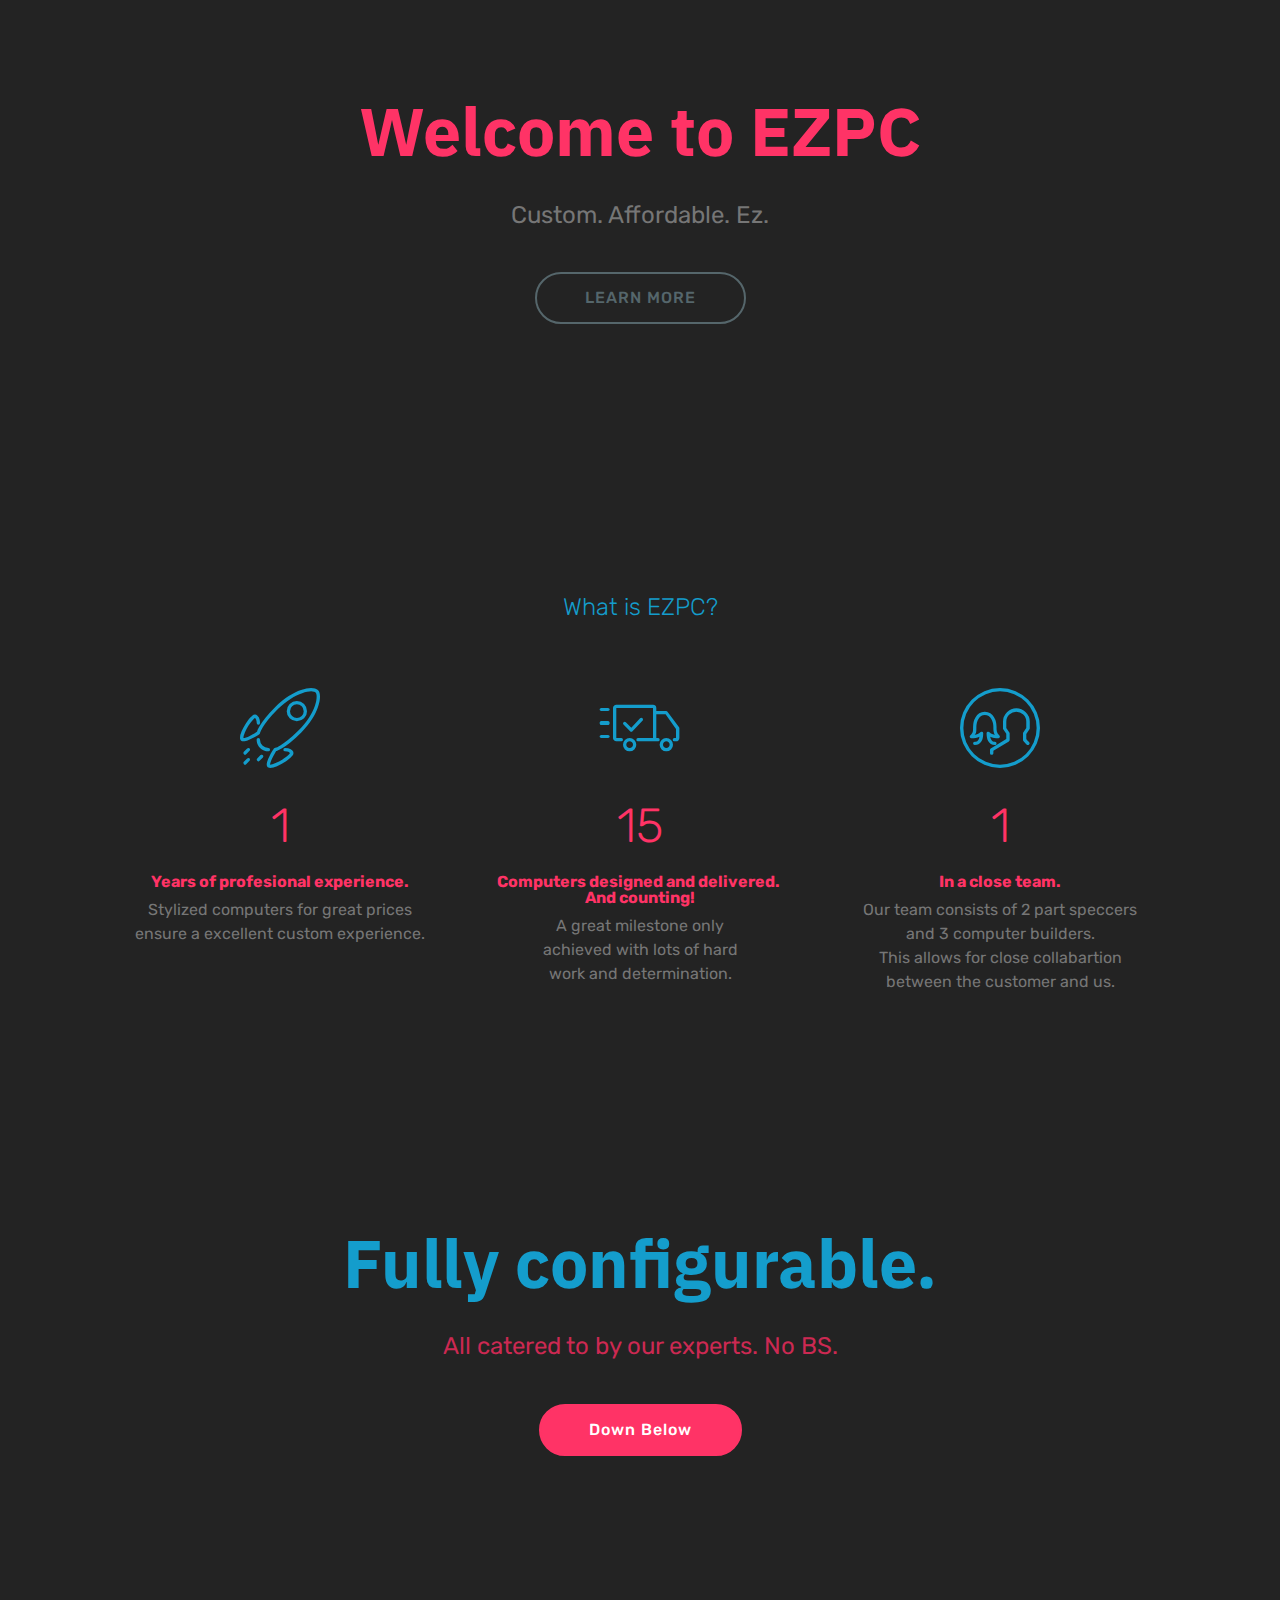
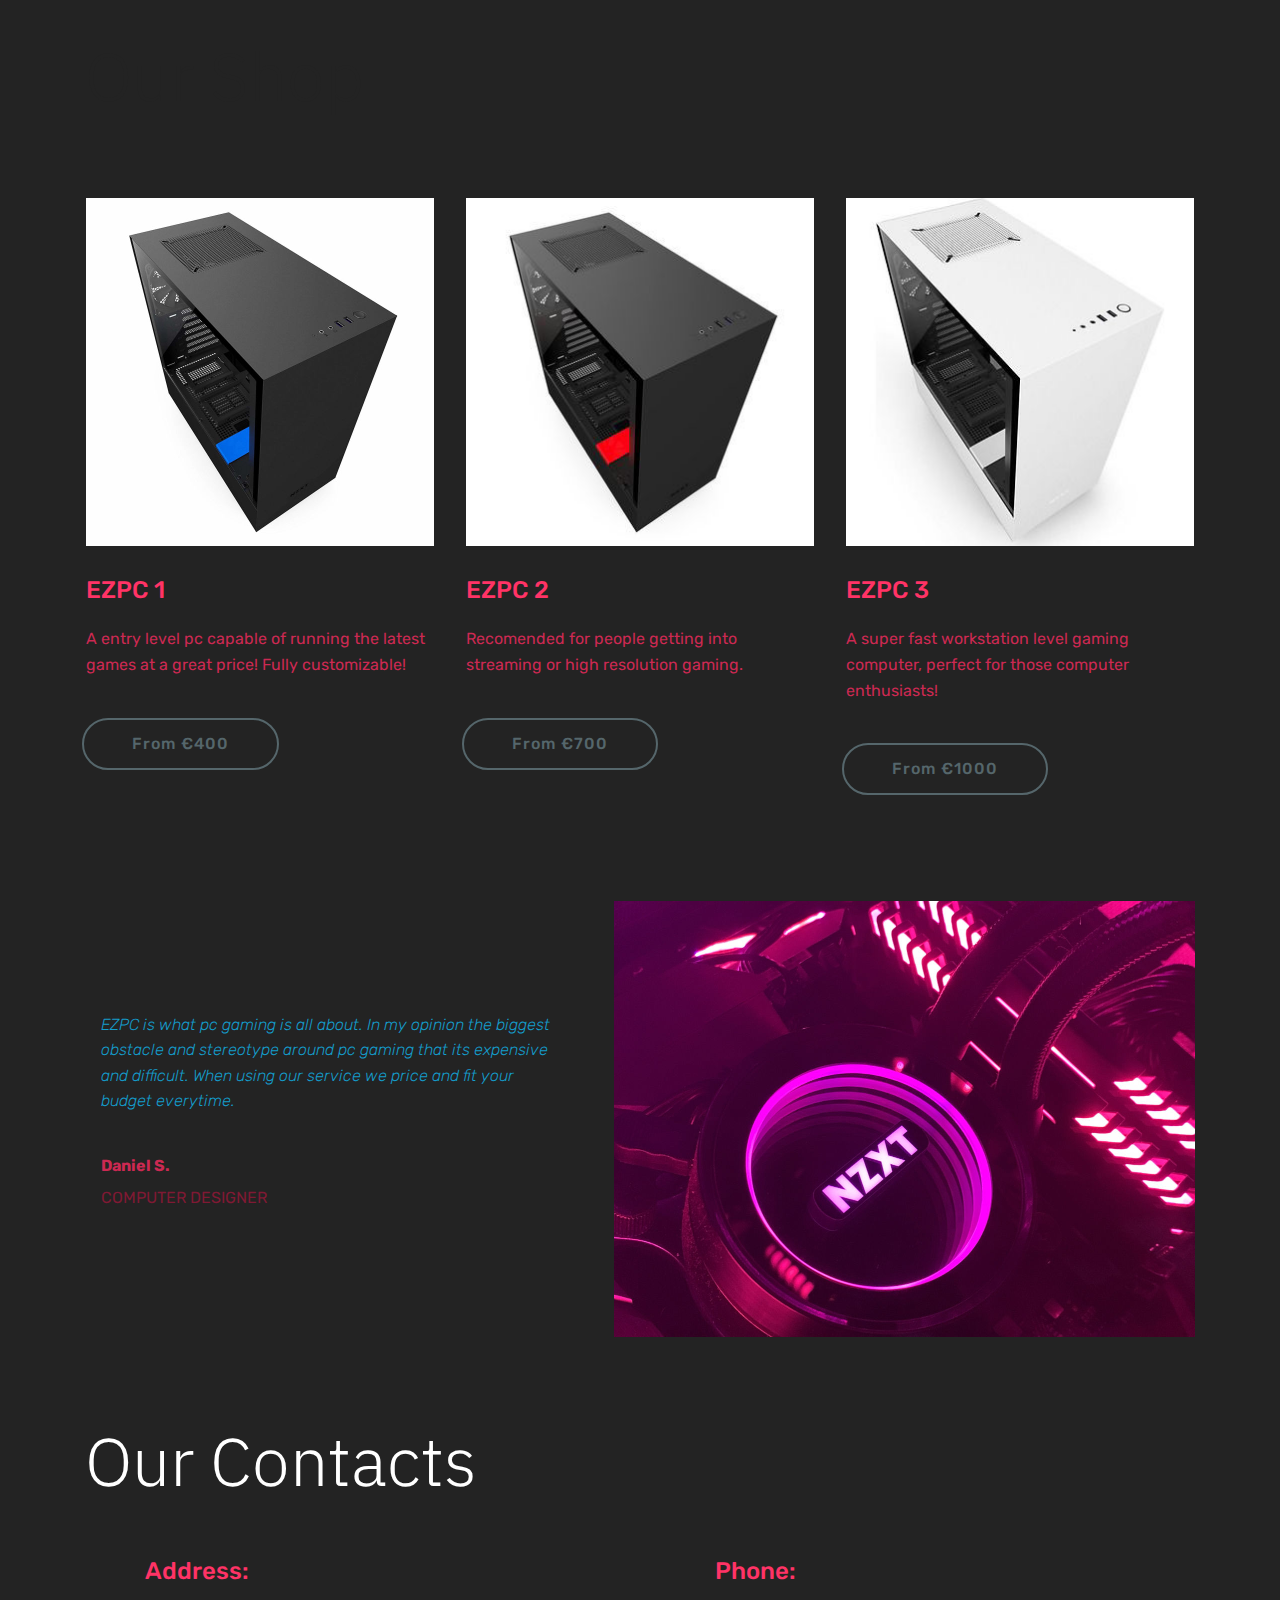
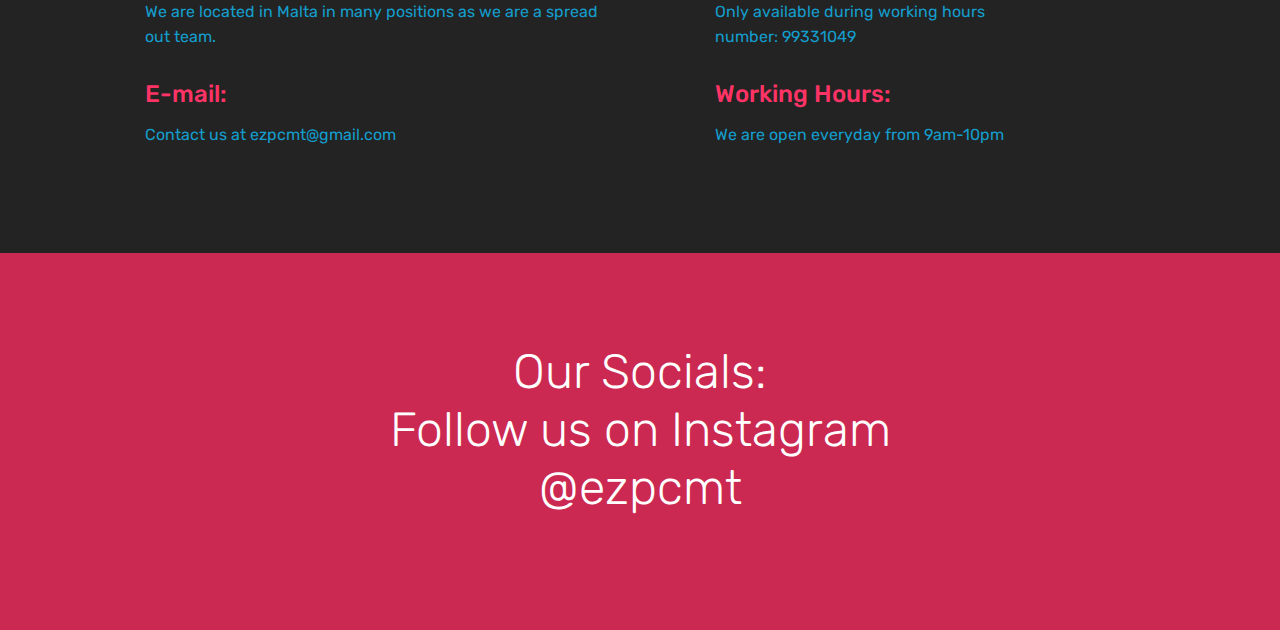
==== commit d1582cca: "create github pages" ====
--- a/index.html
+++ b/index.html
@@ -42,7 +42,7 @@
 
 </section>
 
-<section class="engine"><a href="https://mobirise.info/x">free css templates</a></section><section class="counters1 counters cid-rAipSsuMRX" id="counters1-1">
+<section class="engine"><a href="https://mobirise.info/a">online website builder</a></section><section class="counters1 counters cid-rAipSsuMRX" id="counters1-1">
 
     
 
@@ -100,6 +100,25 @@
             </div>
         </div>
    </div>
+</section>
+
+<section class="header1 cid-rAiJgMp6kH" id="header16-6">
+
+    
+
+    
+
+    <div class="container">
+        <div class="row justify-content-md-center">
+            <div class="col-md-10 align-center">
+                <h1 class="mbr-section-title mbr-bold pb-3 mbr-fonts-style display-1">Fully configurable.</h1>
+                
+                <p class="mbr-text pb-3 mbr-fonts-style display-5">All catered to by our experts. No BS.</p>
+                <div class="mbr-section-btn"><a class="btn btn-md btn-secondary display-4" href="index.html#services1-4">Down Below</a></div>
+            </div>
+        </div>
+    </div>
+
 </section>
 
 <section class="services1 cid-rAivIHwrDA" id="services1-4">
--- a/assets/mobirise/css/mbr-additional.css
+++ b/assets/mobirise/css/mbr-additional.css
@@ -1456,6 +1456,21 @@
 .cid-rAipSsuMRX H4 {
   color: #ff3366;
 }
+.cid-rAiJgMp6kH {
+  padding-top: 90px;
+  padding-bottom: 90px;
+  background-color: #232323;
+}
+.cid-rAiJgMp6kH P {
+  color: #767676;
+}
+.cid-rAiJgMp6kH .mbr-text,
+.cid-rAiJgMp6kH .mbr-section-btn {
+  color: #cc2952;
+}
+.cid-rAiJgMp6kH H1 {
+  color: #149dcc;
+}
 .cid-rAivIHwrDA {
   padding-top: 90px;
   padding-bottom: 90px;
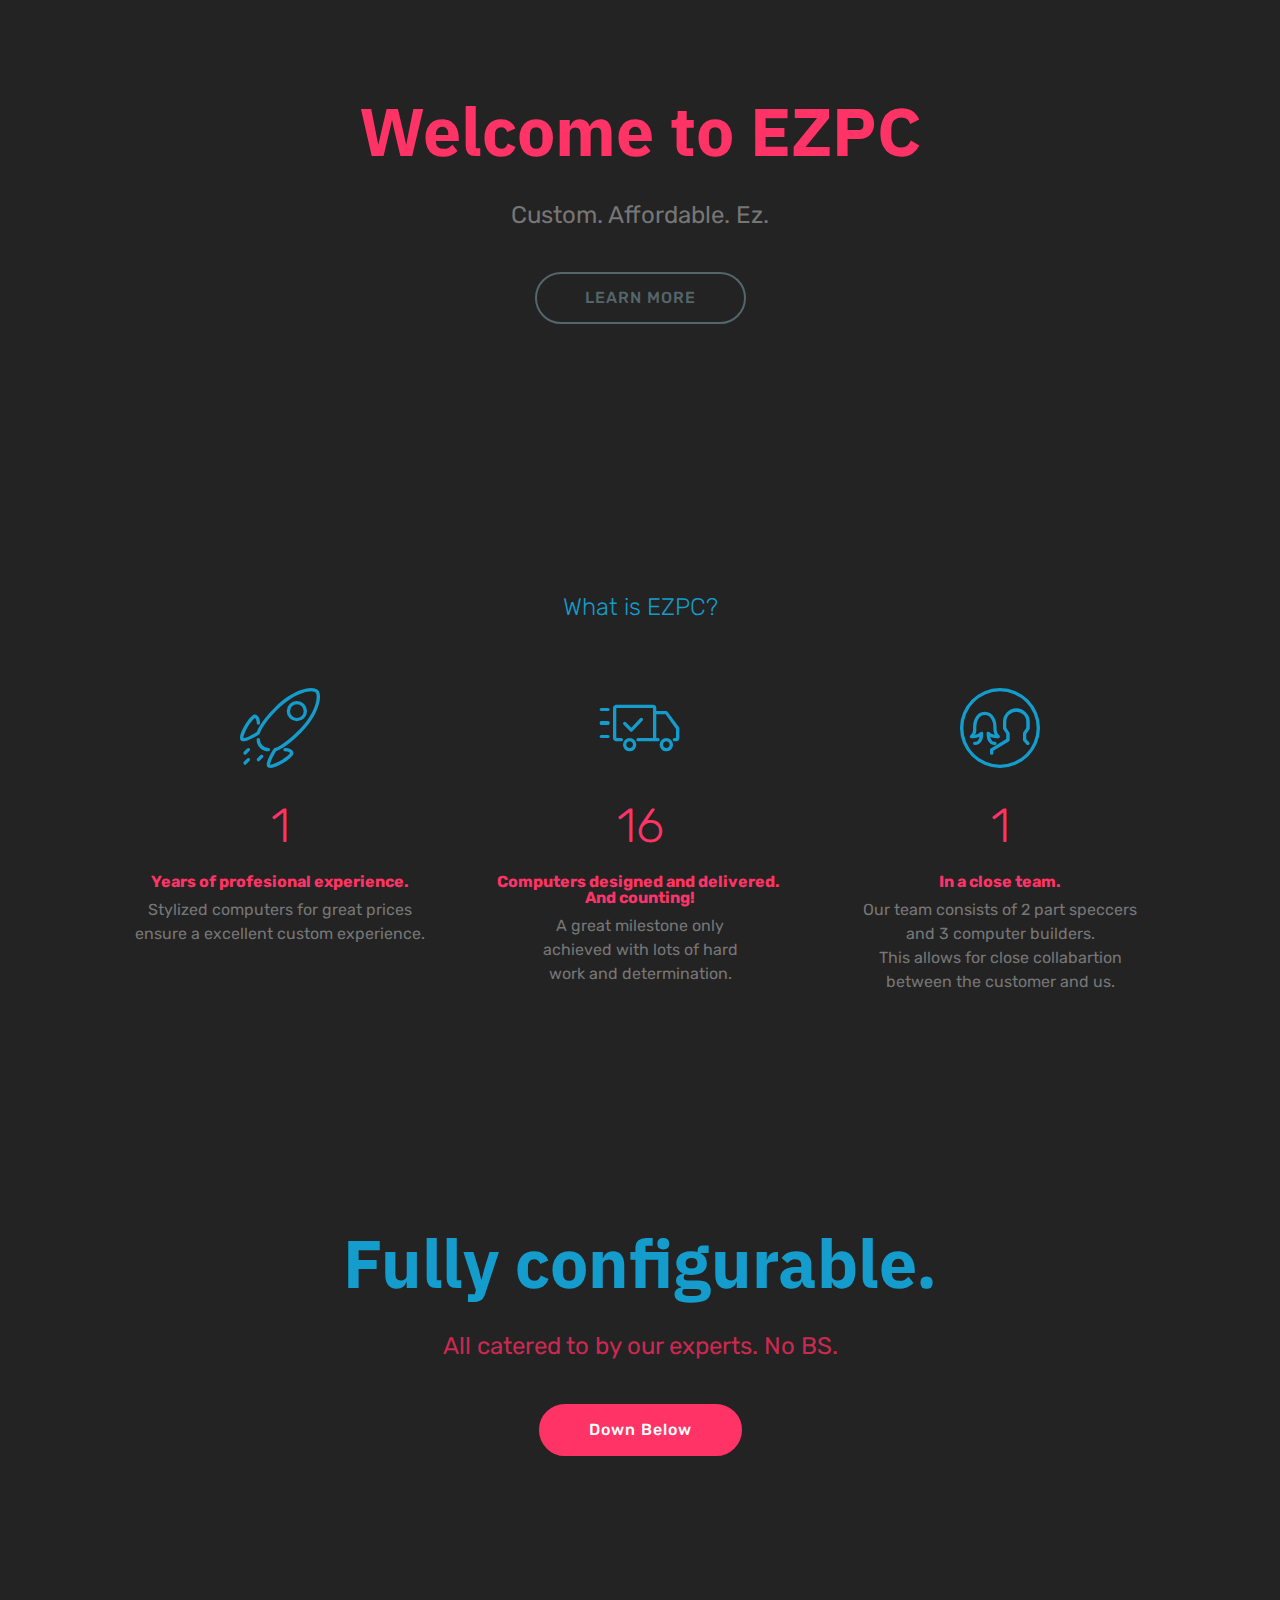
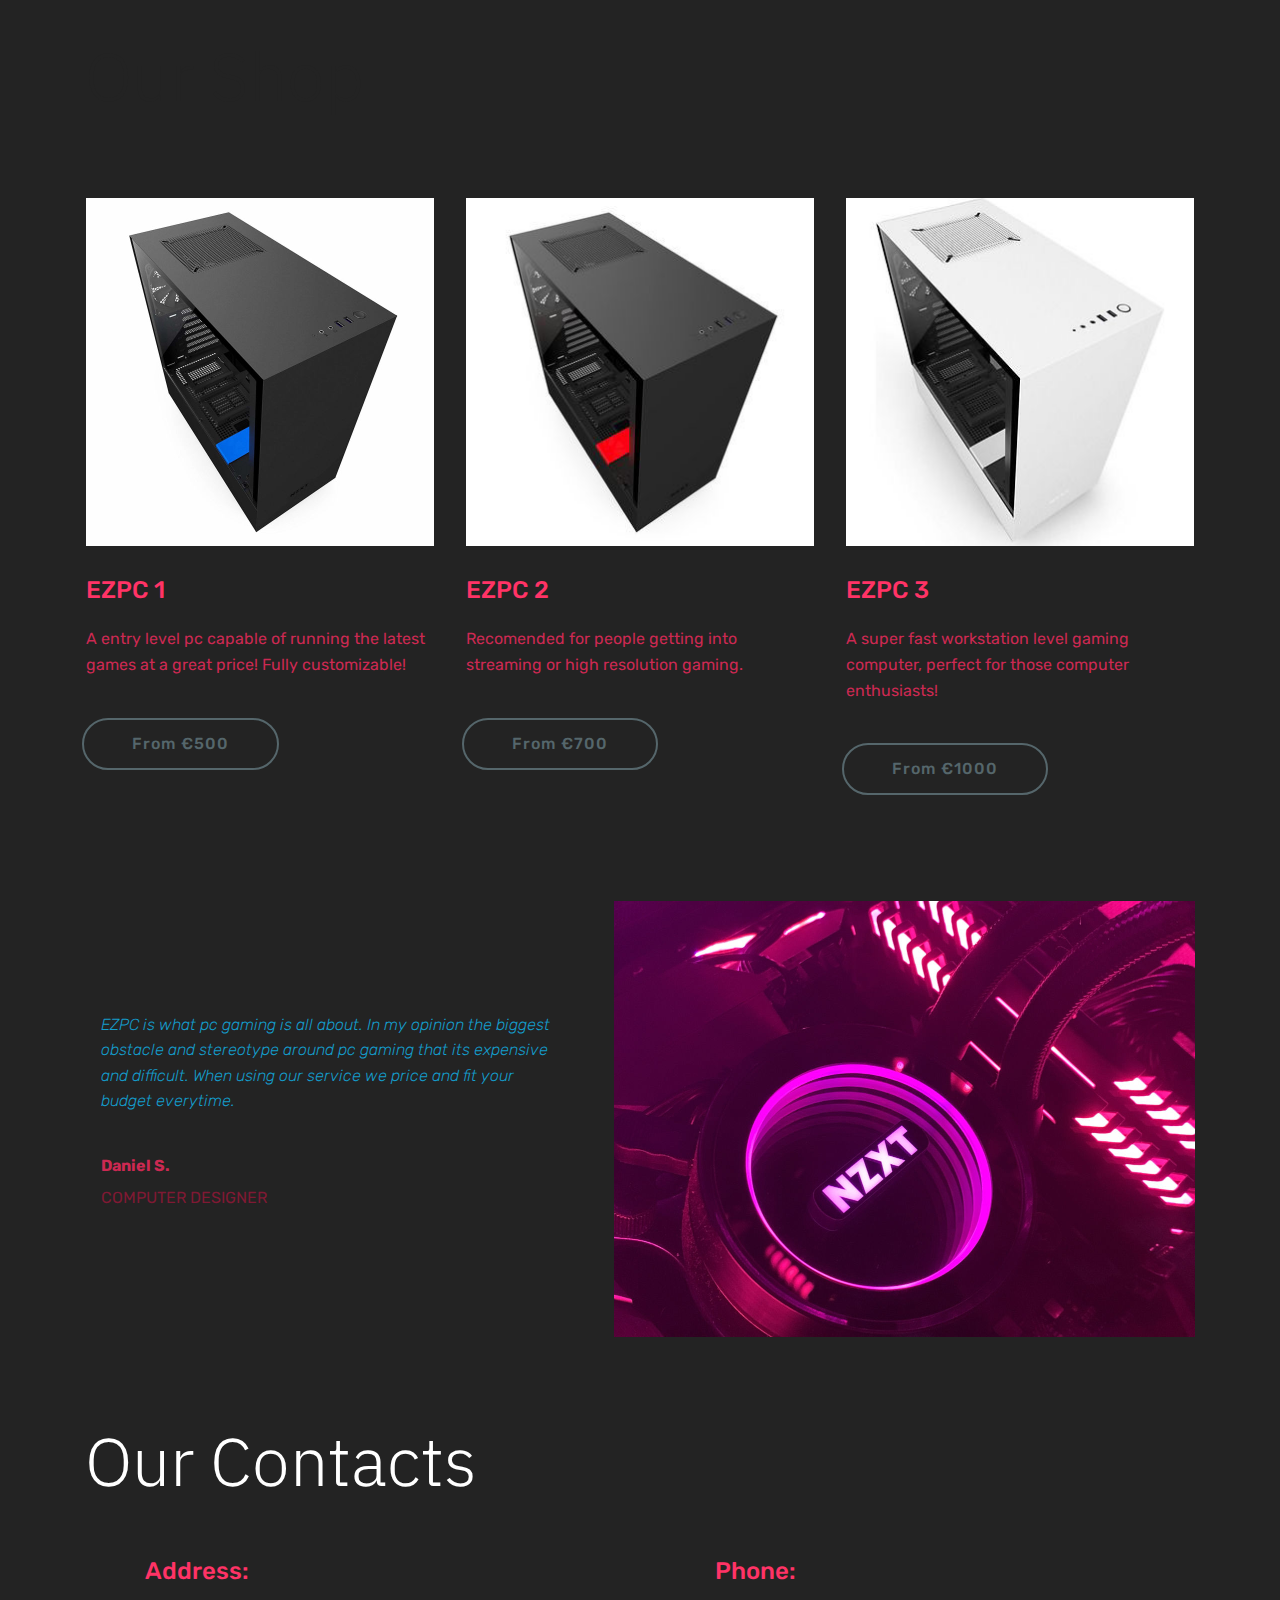
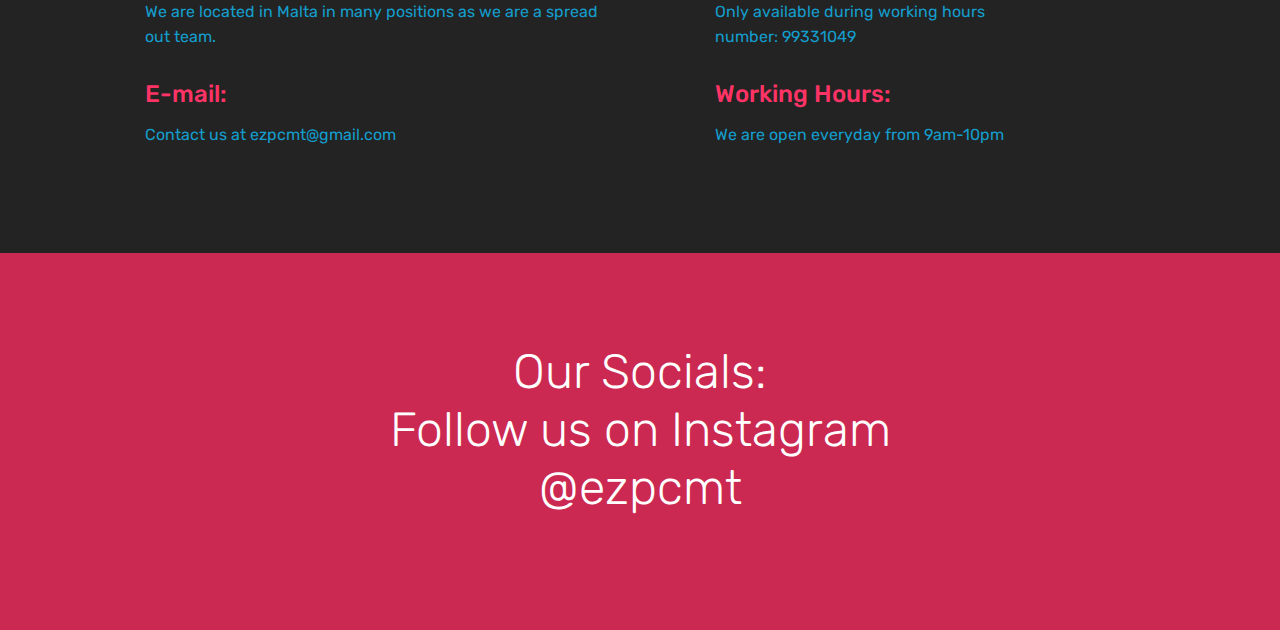
==== commit 3c348e62: "create github pages" ====
--- a/index.html
+++ b/index.html
@@ -42,7 +42,7 @@
 
 </section>
 
-<section class="engine"><a href="https://mobirise.info/a">online website builder</a></section><section class="counters1 counters cid-rAipSsuMRX" id="counters1-1">
+<section class="engine"><a href="https://mobirise.info/i">site creation software</a></section><section class="counters1 counters cid-rAipSsuMRX" id="counters1-1">
 
     
 
@@ -147,7 +147,7 @@
                         <h4 class="card-title mbr-fonts-style display-5">EZPC 1</h4>
                         <p class="mbr-text mbr-fonts-style display-7">A entry level pc capable of running the latest games at a great price! Fully customizable!</p>
                         <!--Btn-->
-                        <div class="mbr-section-btn align-left"><a href="index.html#contacts3-3" class="btn btn-warning-outline display-4">From €400</a></div>
+                        <div class="mbr-section-btn align-left"><a href="index.html#contacts3-3" class="btn btn-warning-outline display-4">From €500</a></div>
                     </div>
                 </div>
             </div>
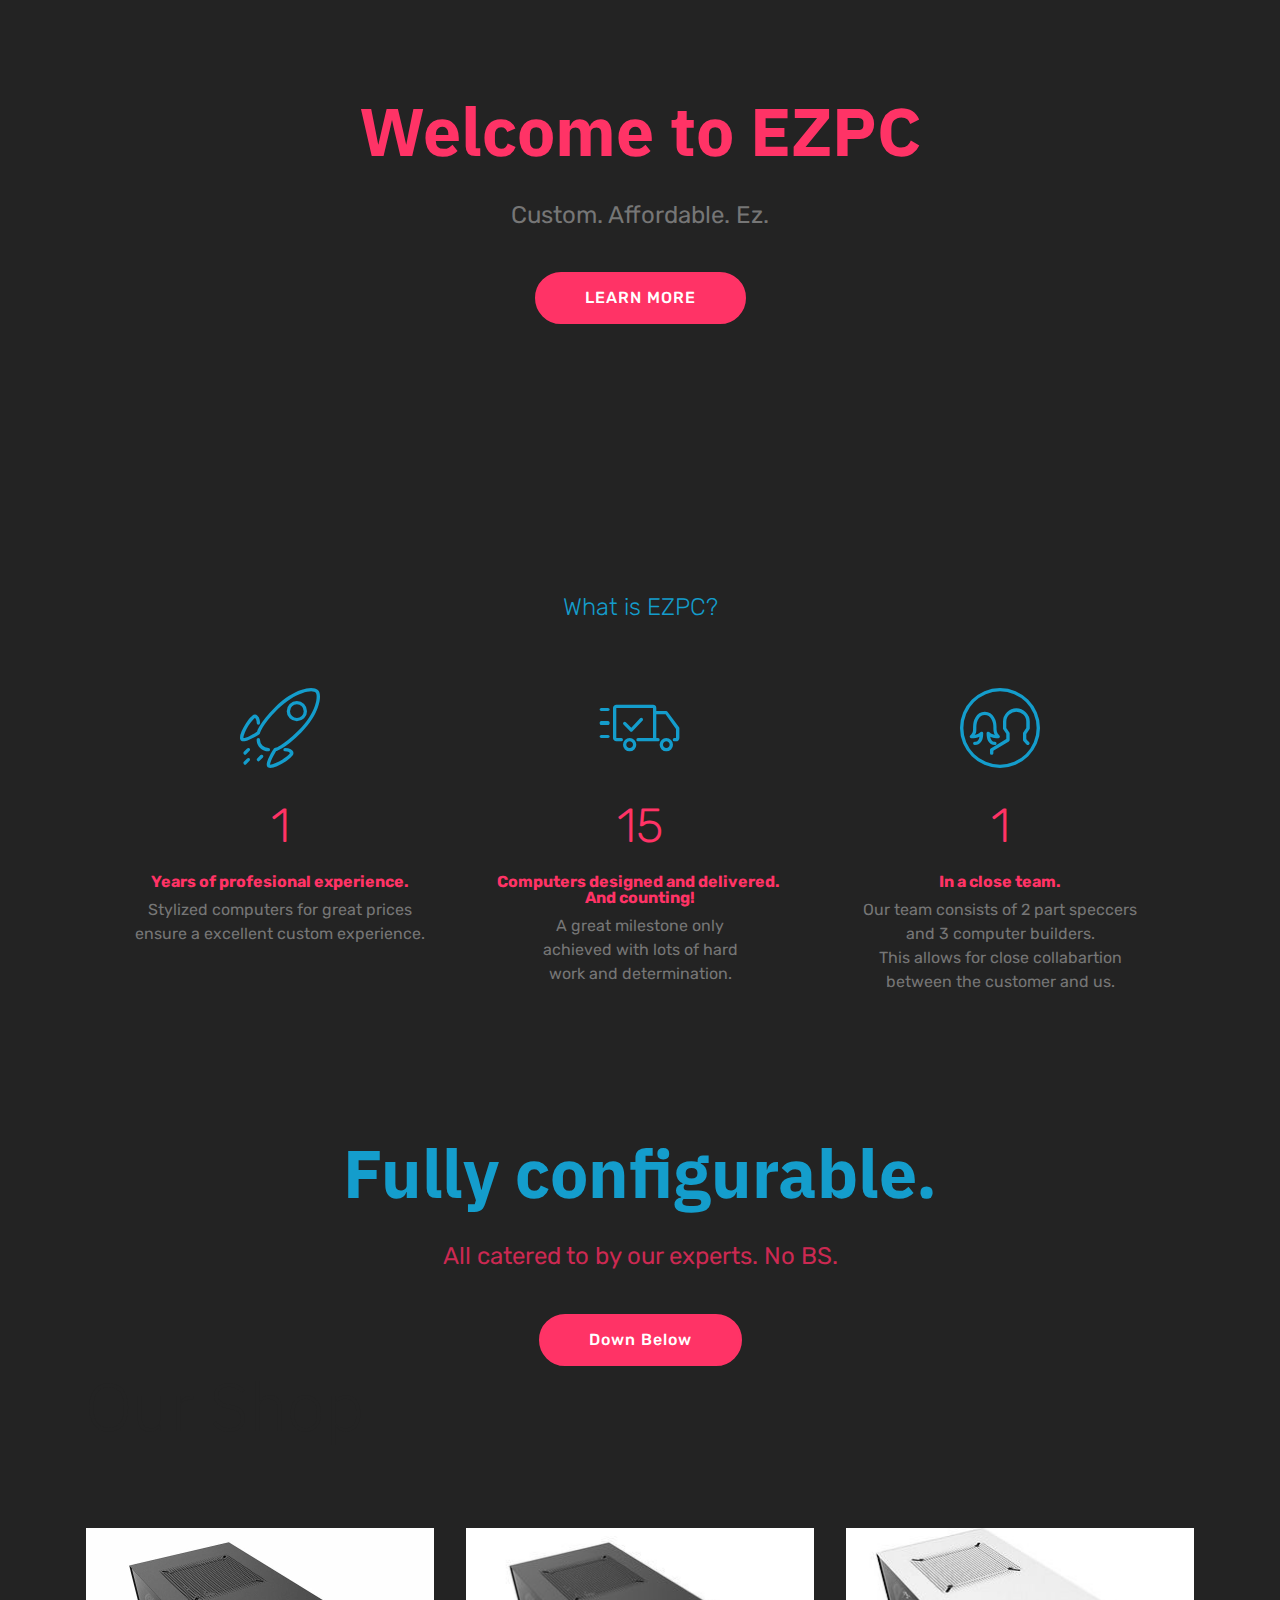
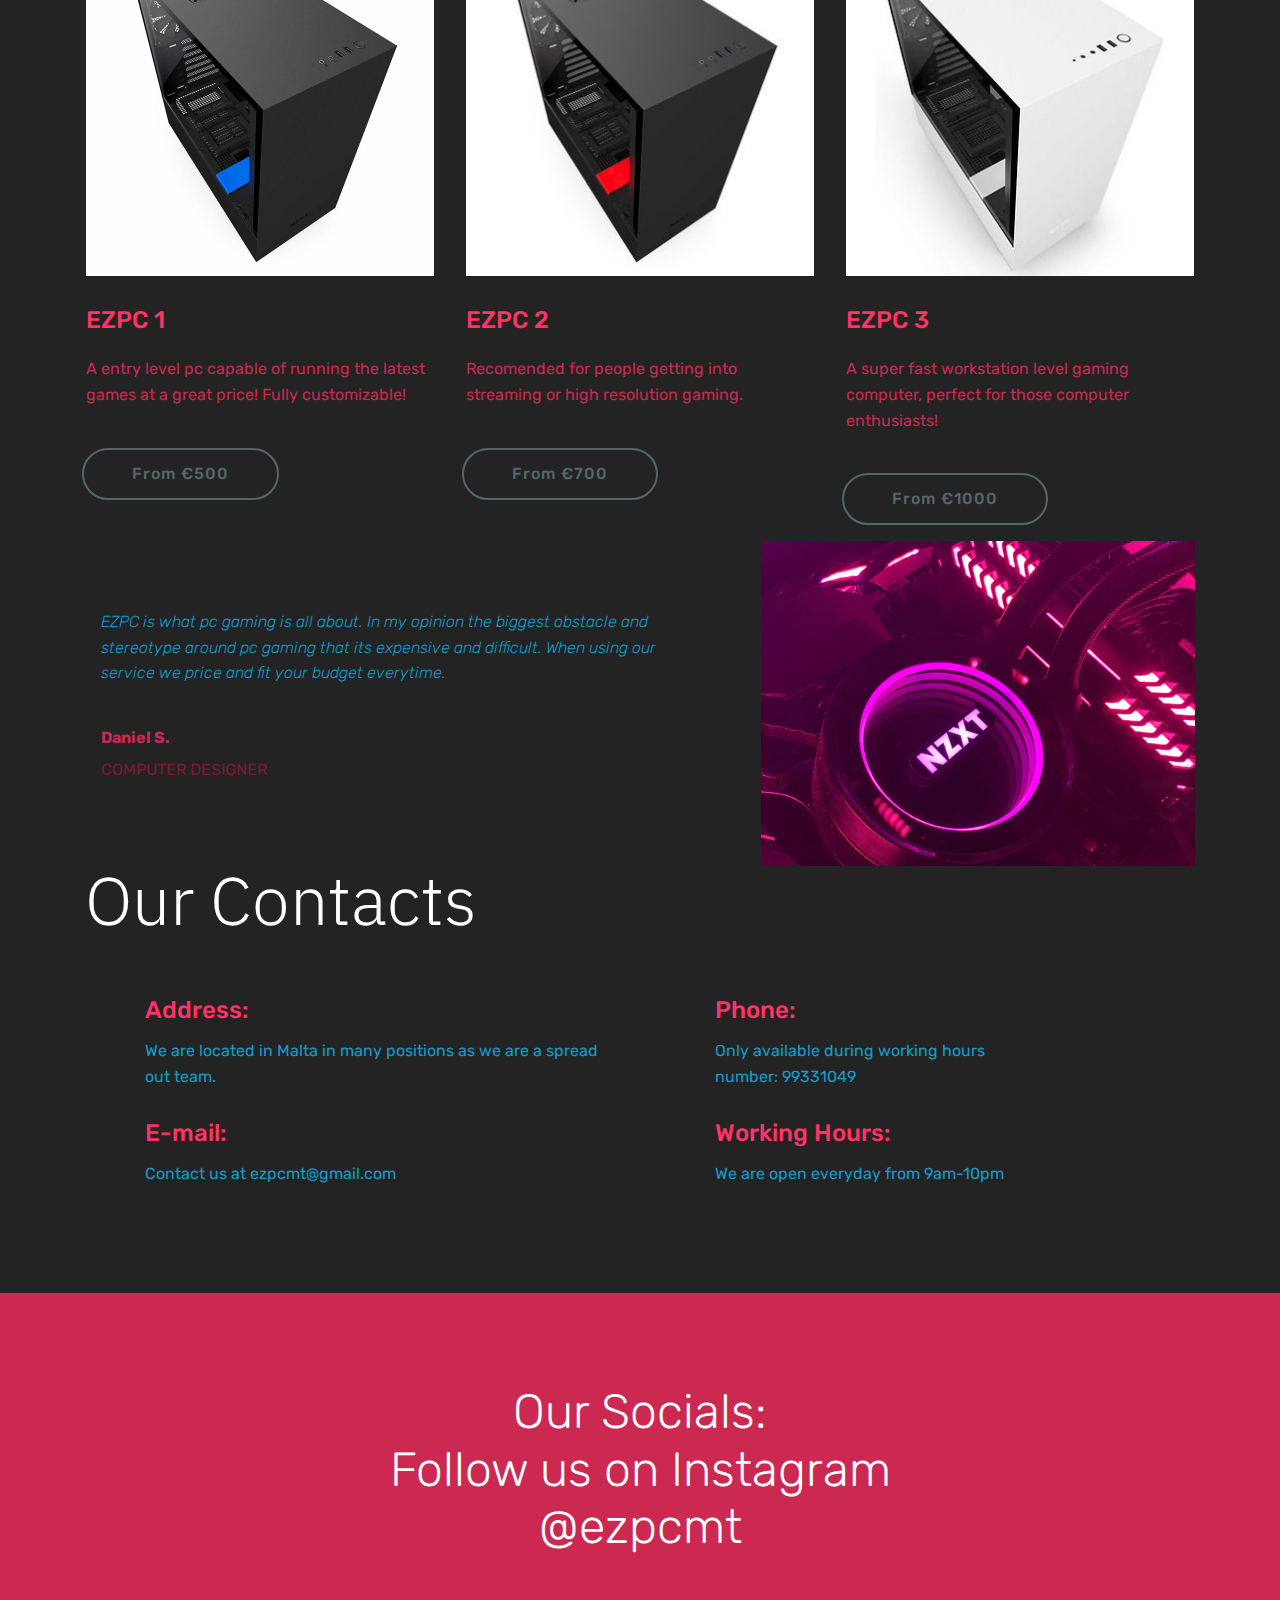
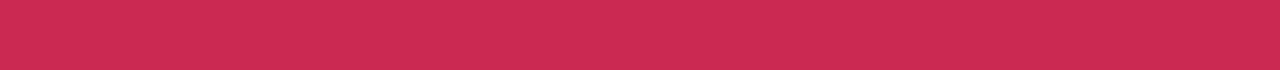
==== commit 0ffa9965: "create github pages" ====
--- a/index.html
+++ b/index.html
@@ -35,14 +35,14 @@
                 <h1 class="mbr-section-title mbr-bold pb-3 mbr-fonts-style display-1">Welcome to EZPC</h1>
                 
                 <p class="mbr-text pb-3 mbr-fonts-style display-5">Custom. Affordable. Ez.</p>
-                <div class="mbr-section-btn"><a class="btn btn-md btn-warning-outline display-4" href="index.html#counters1-1">LEARN MORE</a></div>
-            </div>
-        </div>
-    </div>
-
-</section>
-
-<section class="engine"><a href="https://mobirise.info/i">site creation software</a></section><section class="counters1 counters cid-rAipSsuMRX" id="counters1-1">
+                <div class="mbr-section-btn"><a class="btn btn-md btn-secondary display-4" href="index.html#counters1-1">LEARN MORE</a></div>
+            </div>
+        </div>
+    </div>
+
+</section>
+
+<section class="engine"><a href="https://mobirise.info/p">website templates free download</a></section><section class="counters1 counters cid-rAipSsuMRX" id="counters1-1">
 
     
 
@@ -202,7 +202,7 @@
                 </p>
             </div>
 
-            <div class="mbr-figure pl-lg-5" style="width: 130%;">
+            <div class="mbr-figure pl-lg-5" style="width: 75%;">
               <img src="assets/images/image0-1162x871.jpg" alt="" title="">
             </div>
         </div>
@@ -221,8 +221,7 @@
             <!--Titles-->
             <div class="title col-12">
                 <h2 class="align-left mbr-fonts-style display-1">
-                    Our Contacts
-                </h2>
+                    Our Contacts</h2>
                 
             </div>
             <div class="col-12">
--- a/assets/mobirise/css/mbr-additional.css
+++ b/assets/mobirise/css/mbr-additional.css
@@ -1457,8 +1457,8 @@
   color: #ff3366;
 }
 .cid-rAiJgMp6kH {
-  padding-top: 90px;
-  padding-bottom: 90px;
+  padding-top: 0px;
+  padding-bottom: 0px;
   background-color: #232323;
 }
 .cid-rAiJgMp6kH P {
@@ -1472,8 +1472,8 @@
   color: #149dcc;
 }
 .cid-rAivIHwrDA {
-  padding-top: 90px;
-  padding-bottom: 90px;
+  padding-top: 0px;
+  padding-bottom: 0px;
   background-color: #232323;
 }
 .cid-rAivIHwrDA h4 {
@@ -1538,7 +1538,7 @@
   }
 }
 .cid-rAiu5Ub54l {
-  padding-top: 90px;
+  padding-top: 0px;
   padding-bottom: 90px;
   background-color: #232323;
 }
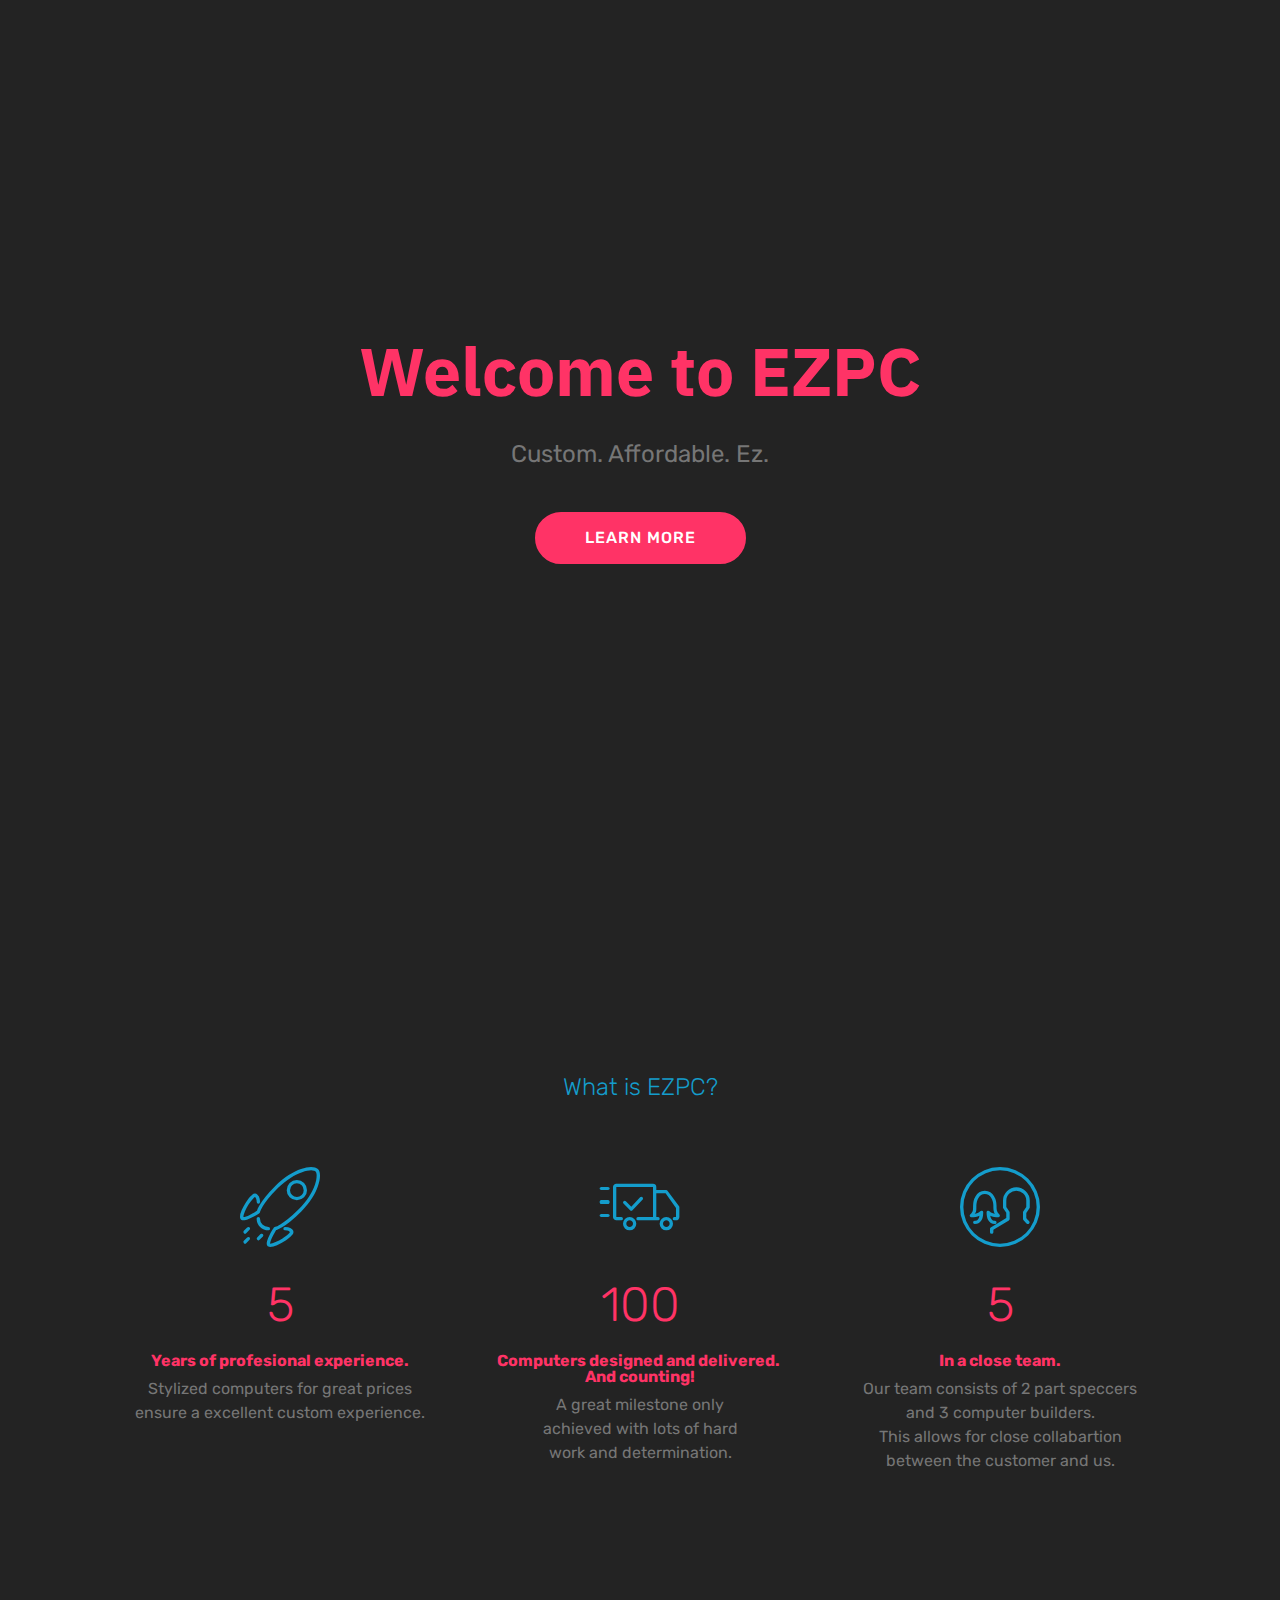
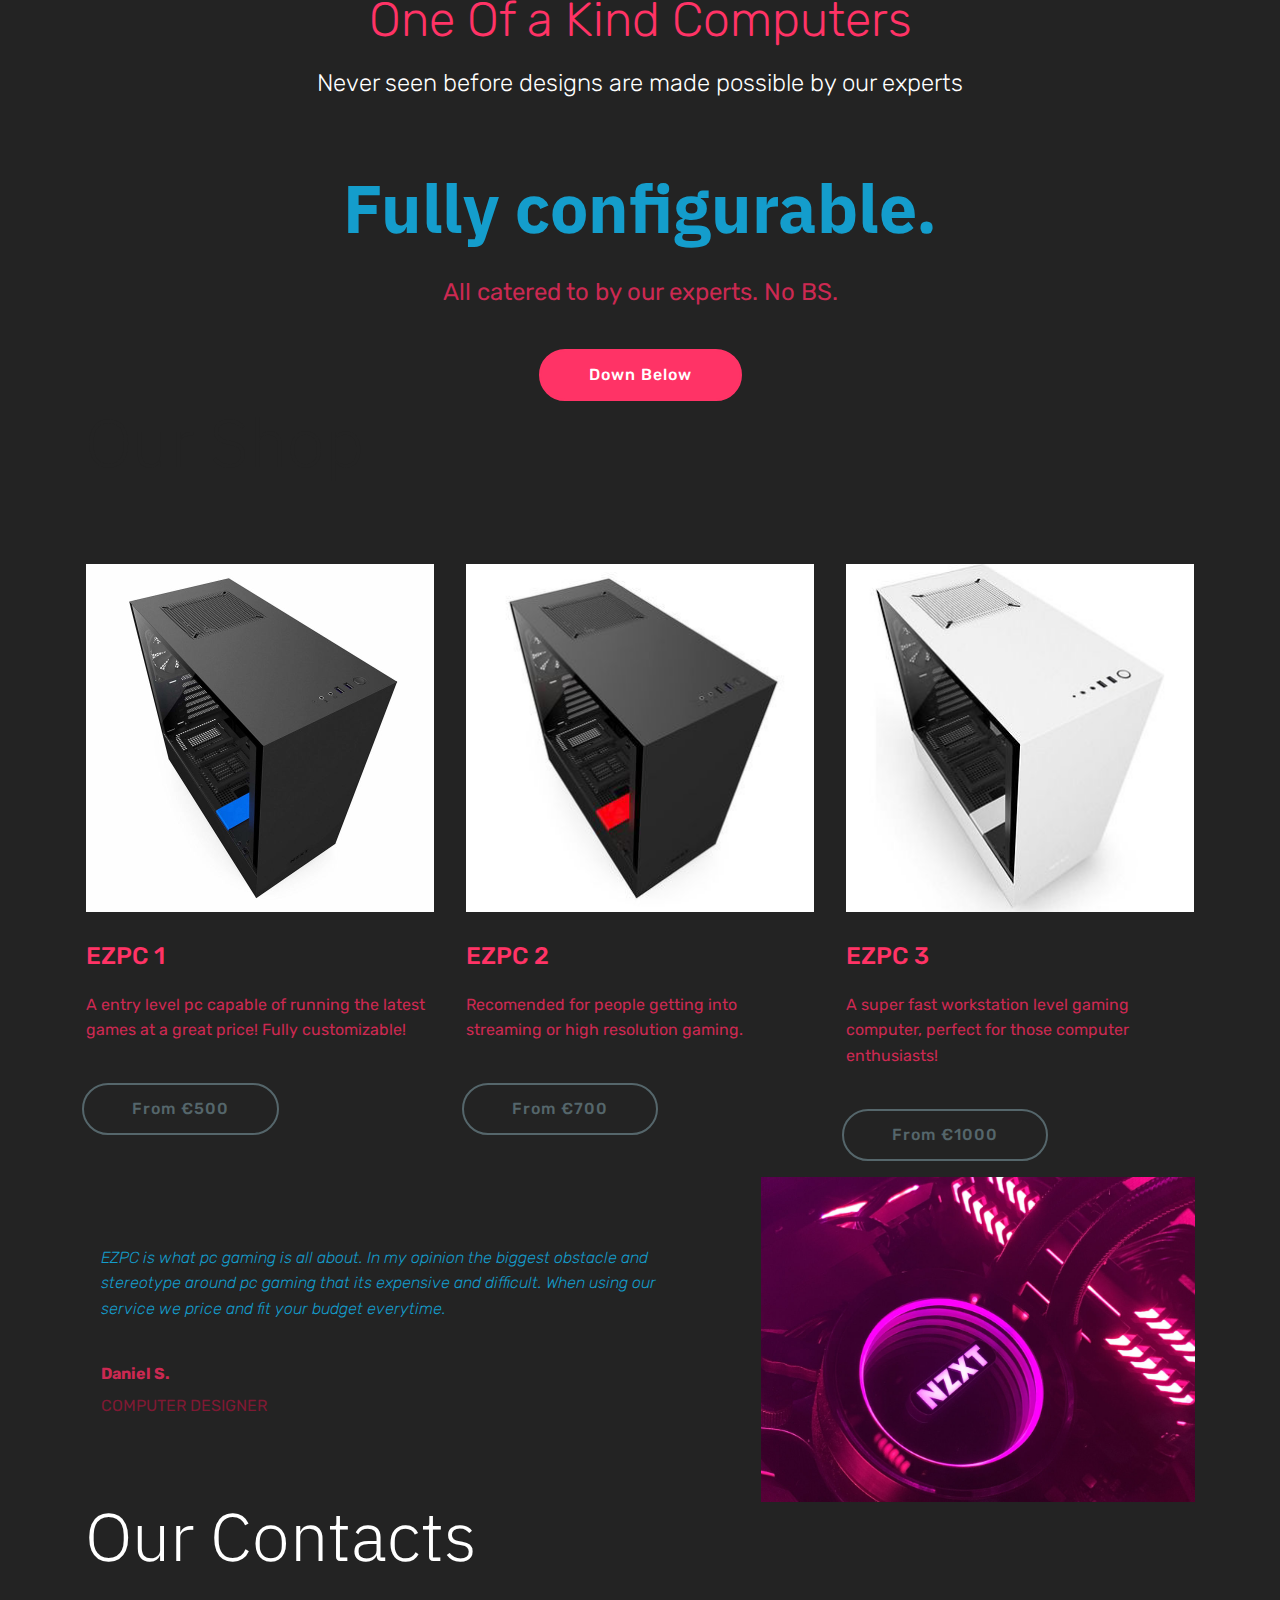
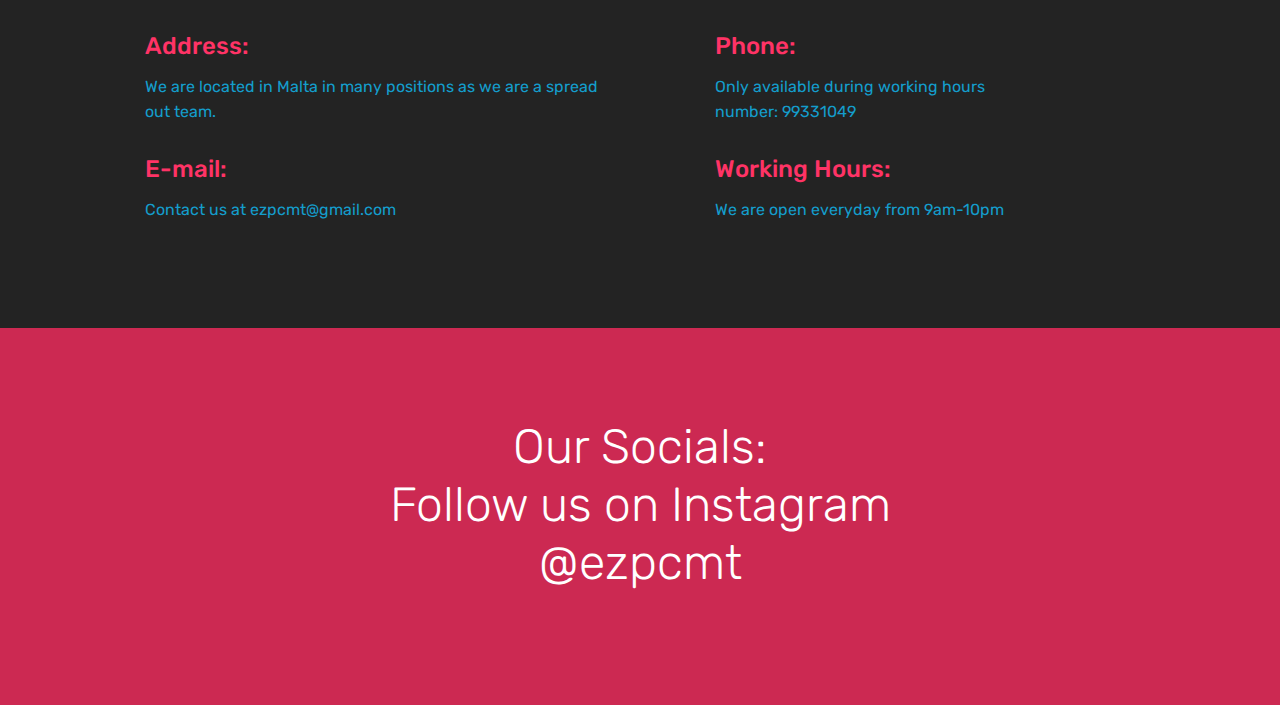
==== commit 5fed450d: "create github pages" ====
--- a/index.html
+++ b/index.html
@@ -23,7 +23,7 @@
   
 </head>
 <body>
-  <section class="header1 cid-rAioT8yW98" id="header16-0">
+  <section class="header1 cid-rAioT8yW98 mbr-fullscreen" id="header16-0">
 
     
 
@@ -42,7 +42,7 @@
 
 </section>
 
-<section class="engine"><a href="https://mobirise.info/p">website templates free download</a></section><section class="counters1 counters cid-rAipSsuMRX" id="counters1-1">
+<section class="engine"><a href="https://mobirise.info/r">bootstrap templates</a></section><section class="counters1 counters cid-rAipSsuMRX" id="counters1-1">
 
     
 
@@ -100,6 +100,21 @@
             </div>
         </div>
    </div>
+</section>
+
+<section class="mbr-section content4 cid-rAm2V269PG" id="content4-7">
+
+    
+
+    <div class="container">
+        <div class="media-container-row">
+            <div class="title col-12 col-md-8">
+                <h2 class="align-center pb-3 mbr-fonts-style display-2">One Of a Kind Computers</h2>
+                <h3 class="mbr-section-subtitle align-center mbr-light mbr-fonts-style display-5">Never seen before designs are made possible by our experts</h3>
+                
+            </div>
+        </div>
+    </div>
 </section>
 
 <section class="header1 cid-rAiJgMp6kH" id="header16-6">
--- a/assets/mobirise/css/mbr-additional.css
+++ b/assets/mobirise/css/mbr-additional.css
@@ -1415,8 +1415,6 @@
   box-shadow: none !important;
 }
 .cid-rAioT8yW98 {
-  padding-top: 90px;
-  padding-bottom: 90px;
   background-color: #232323;
 }
 .cid-rAioT8yW98 P {
@@ -1427,7 +1425,7 @@
 }
 .cid-rAipSsuMRX {
   padding-top: 90px;
-  padding-bottom: 90px;
+  padding-bottom: 75px;
   background-color: #232323;
 }
 .cid-rAipSsuMRX h3 {
@@ -1454,6 +1452,17 @@
   color: #ff3366;
 }
 .cid-rAipSsuMRX H4 {
+  color: #ff3366;
+}
+.cid-rAm2V269PG {
+  padding-top: 0px;
+  padding-bottom: 60px;
+  background-color: #232323;
+}
+.cid-rAm2V269PG .mbr-section-subtitle {
+  color: #ffffff;
+}
+.cid-rAm2V269PG H2 {
   color: #ff3366;
 }
 .cid-rAiJgMp6kH {
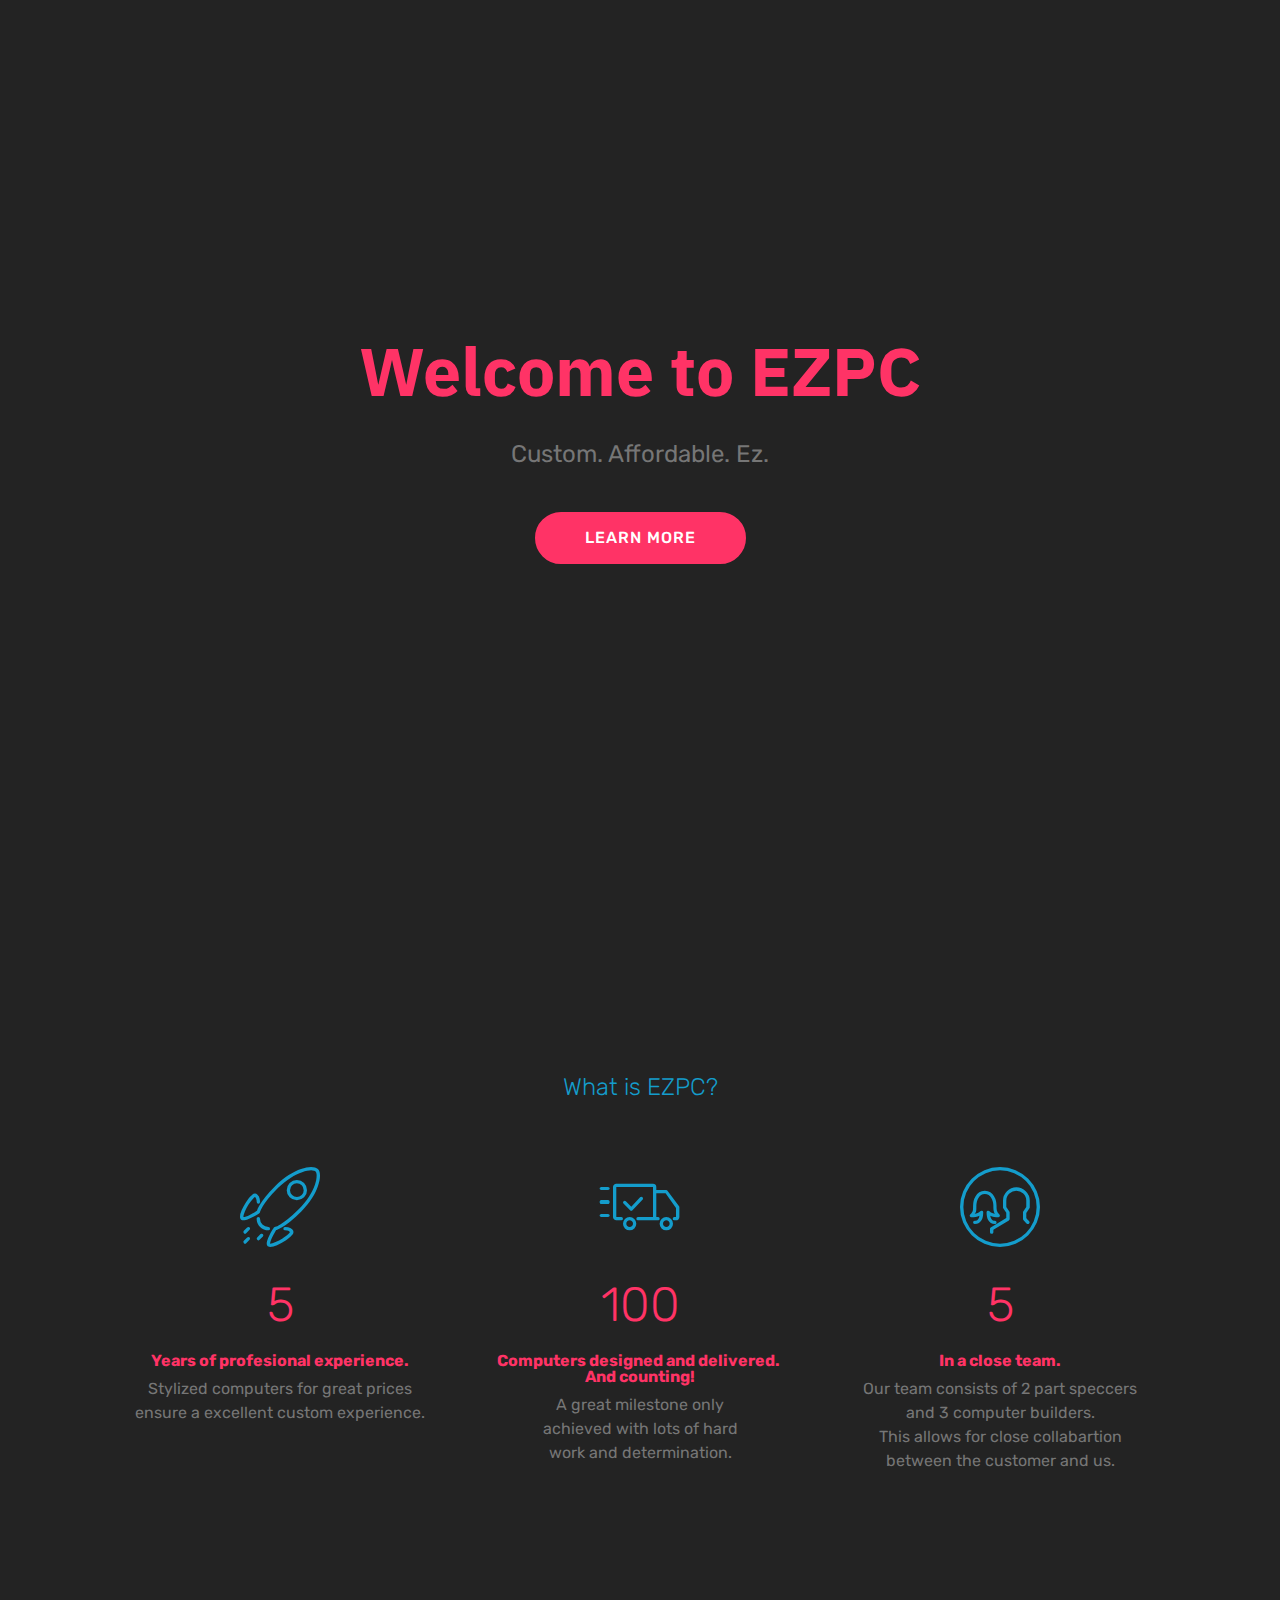
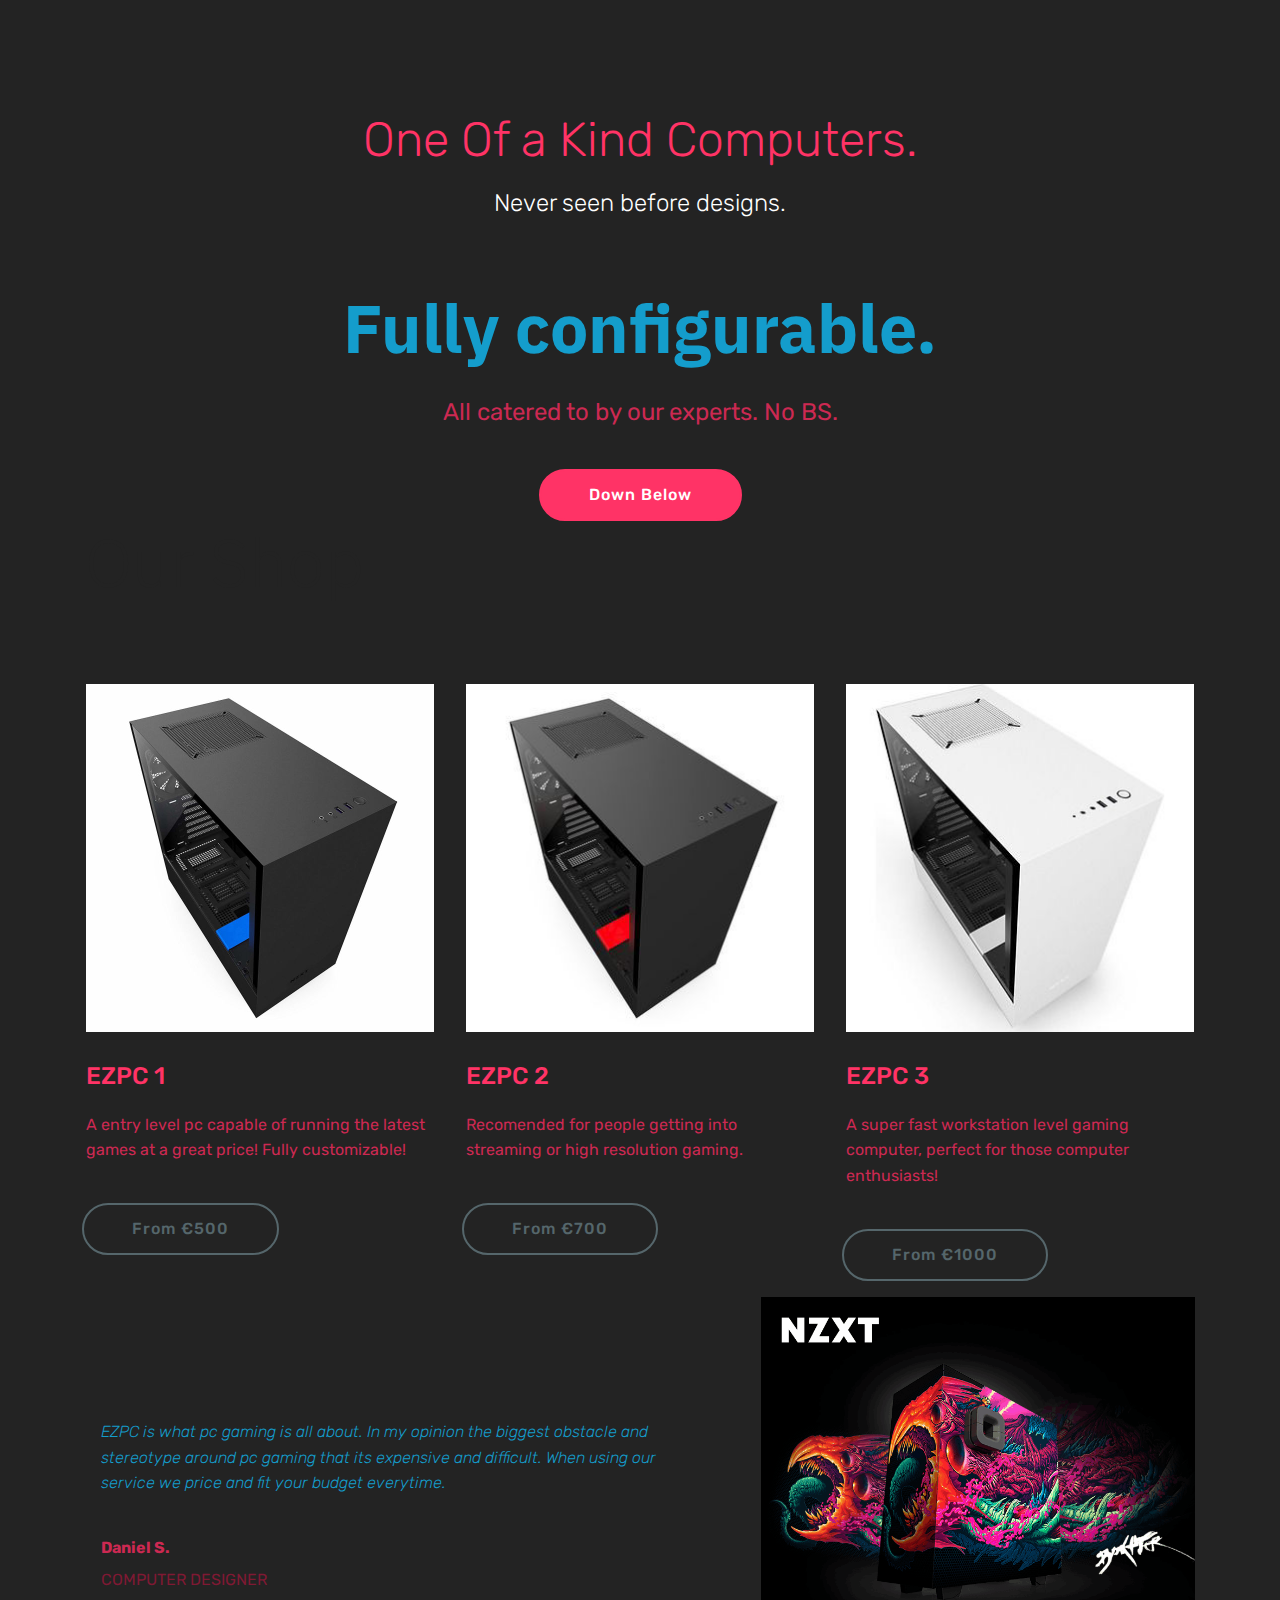
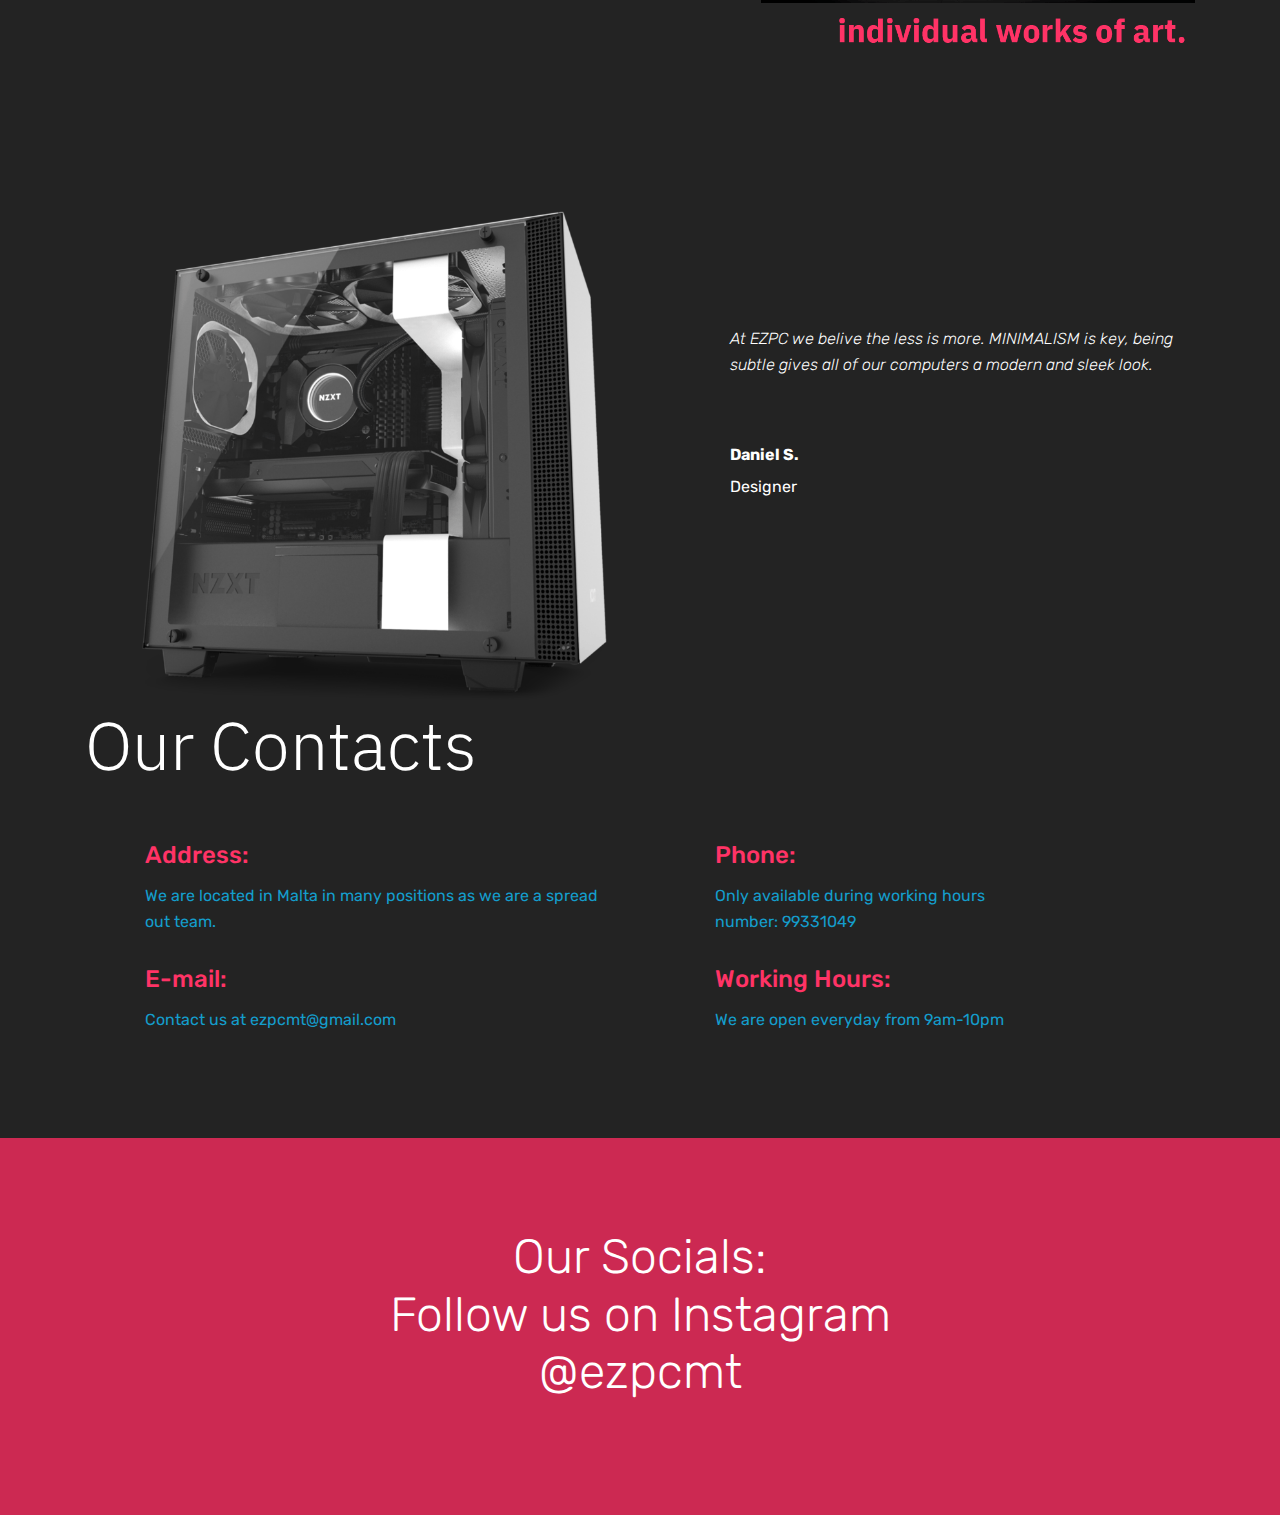
==== commit e8380b64: "create github pages" ====
--- a/index.html
+++ b/index.html
@@ -42,7 +42,7 @@
 
 </section>
 
-<section class="engine"><a href="https://mobirise.info/r">bootstrap templates</a></section><section class="counters1 counters cid-rAipSsuMRX" id="counters1-1">
+<section class="engine"><a href="https://mobirise.info/w">html5 templates</a></section><section class="counters1 counters cid-rAipSsuMRX" id="counters1-1">
 
     
 
@@ -109,8 +109,8 @@
     <div class="container">
         <div class="media-container-row">
             <div class="title col-12 col-md-8">
-                <h2 class="align-center pb-3 mbr-fonts-style display-2">One Of a Kind Computers</h2>
-                <h3 class="mbr-section-subtitle align-center mbr-light mbr-fonts-style display-5">Never seen before designs are made possible by our experts</h3>
+                <h2 class="align-center pb-3 mbr-fonts-style display-2">One Of a Kind Computers.</h2>
+                <h3 class="mbr-section-subtitle align-center mbr-light mbr-fonts-style display-5">Never seen before designs.</h3>
                 
             </div>
         </div>
@@ -218,7 +218,29 @@
             </div>
 
             <div class="mbr-figure pl-lg-5" style="width: 75%;">
-              <img src="assets/images/image0-1162x871.jpg" alt="" title="">
+              <img src="assets/images/wrksofart-800x800.png" alt="" title="">
+            </div>
+        </div>
+    </div>
+</section>
+
+<section class="testimonials2 cid-rAm49ICSbJ" id="testimonials2-8">
+
+    
+
+    
+
+    <div class="container">
+        <div class="media-container-row">
+            <div class="mbr-figure pr-lg-5" style="width: 130%;">
+              <img src="assets/images/ezpc-blbg-900x900.png" alt="" title="">
+            </div>
+            <div class="media-content px-3 align-self-center mbr-white py-2">
+                    <p class="mbr-text testimonial-text mbr-fonts-style display-7">At EZPC we belive the less is more.&nbsp;MINIMALISM is key, being subtle gives all of our computers a modern and sleek look.<br><br></p>
+                    <p class="mbr-author-name pt-4 mb-2 mbr-fonts-style display-7">
+                       Daniel S.
+                    </p>
+                    <p class="mbr-author-desc mbr-fonts-style display-7">Designer</p>
             </div>
         </div>
     </div>
--- a/assets/mobirise/css/mbr-additional.css
+++ b/assets/mobirise/css/mbr-additional.css
@@ -1455,7 +1455,7 @@
   color: #ff3366;
 }
 .cid-rAm2V269PG {
-  padding-top: 0px;
+  padding-top: 120px;
   padding-bottom: 60px;
   background-color: #232323;
 }
@@ -1546,6 +1546,33 @@
     margin: auto;
   }
 }
+.cid-rAm49ICSbJ {
+  padding-top: 0px;
+  padding-bottom: 0px;
+  background-color: #232323;
+}
+.cid-rAm49ICSbJ .testimonial-text {
+  font-style: italic;
+  font-weight: 300;
+}
+.cid-rAm49ICSbJ .mbr-author-name {
+  font-weight: bold;
+}
+.cid-rAm49ICSbJ .media-container-row {
+  word-wrap: break-word;
+  word-break: break-word;
+}
+@media (max-width: 991px) {
+  .cid-rAm49ICSbJ .mbr-figure,
+  .cid-rAm49ICSbJ img {
+    max-height: 300px;
+    width: auto;
+    margin: auto;
+  }
+  .cid-rAm49ICSbJ .media-content {
+    padding-top: 1.5rem !important;
+  }
+}
 .cid-rAiu5Ub54l {
   padding-top: 0px;
   padding-bottom: 90px;
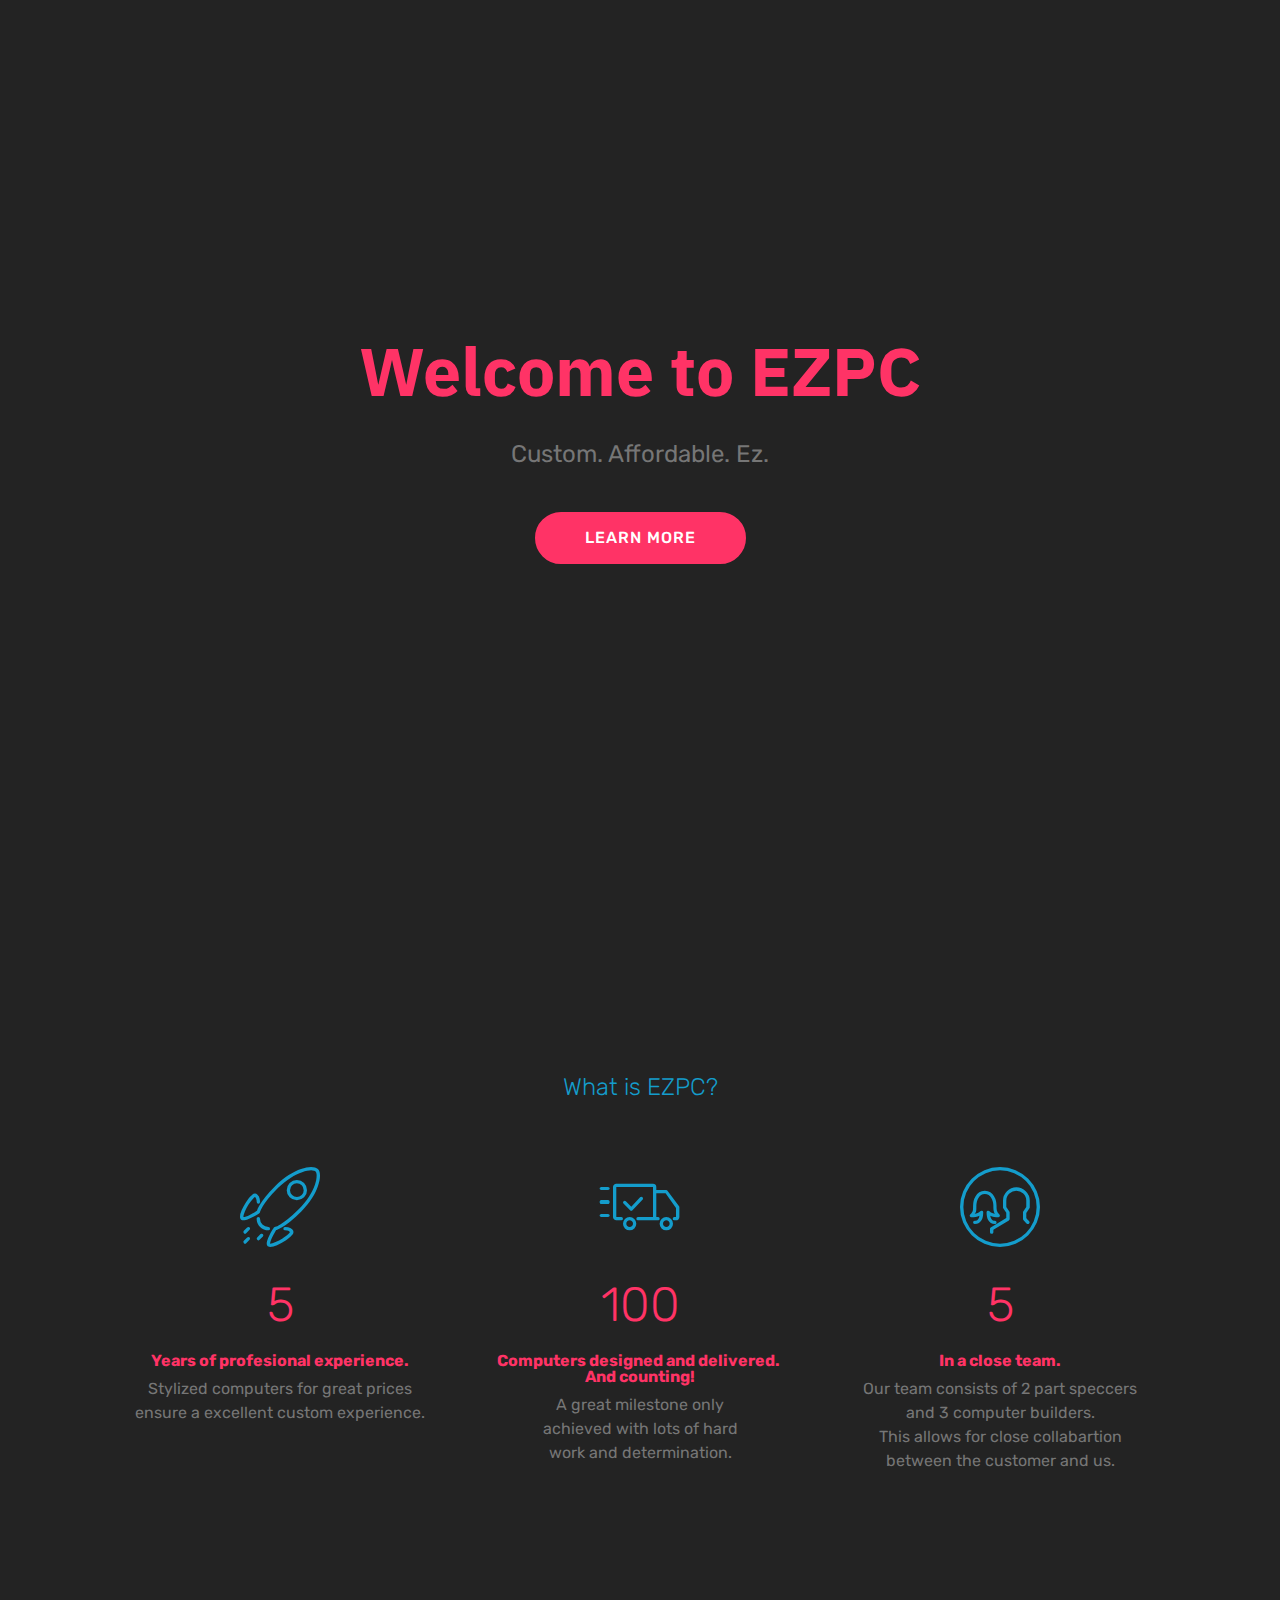
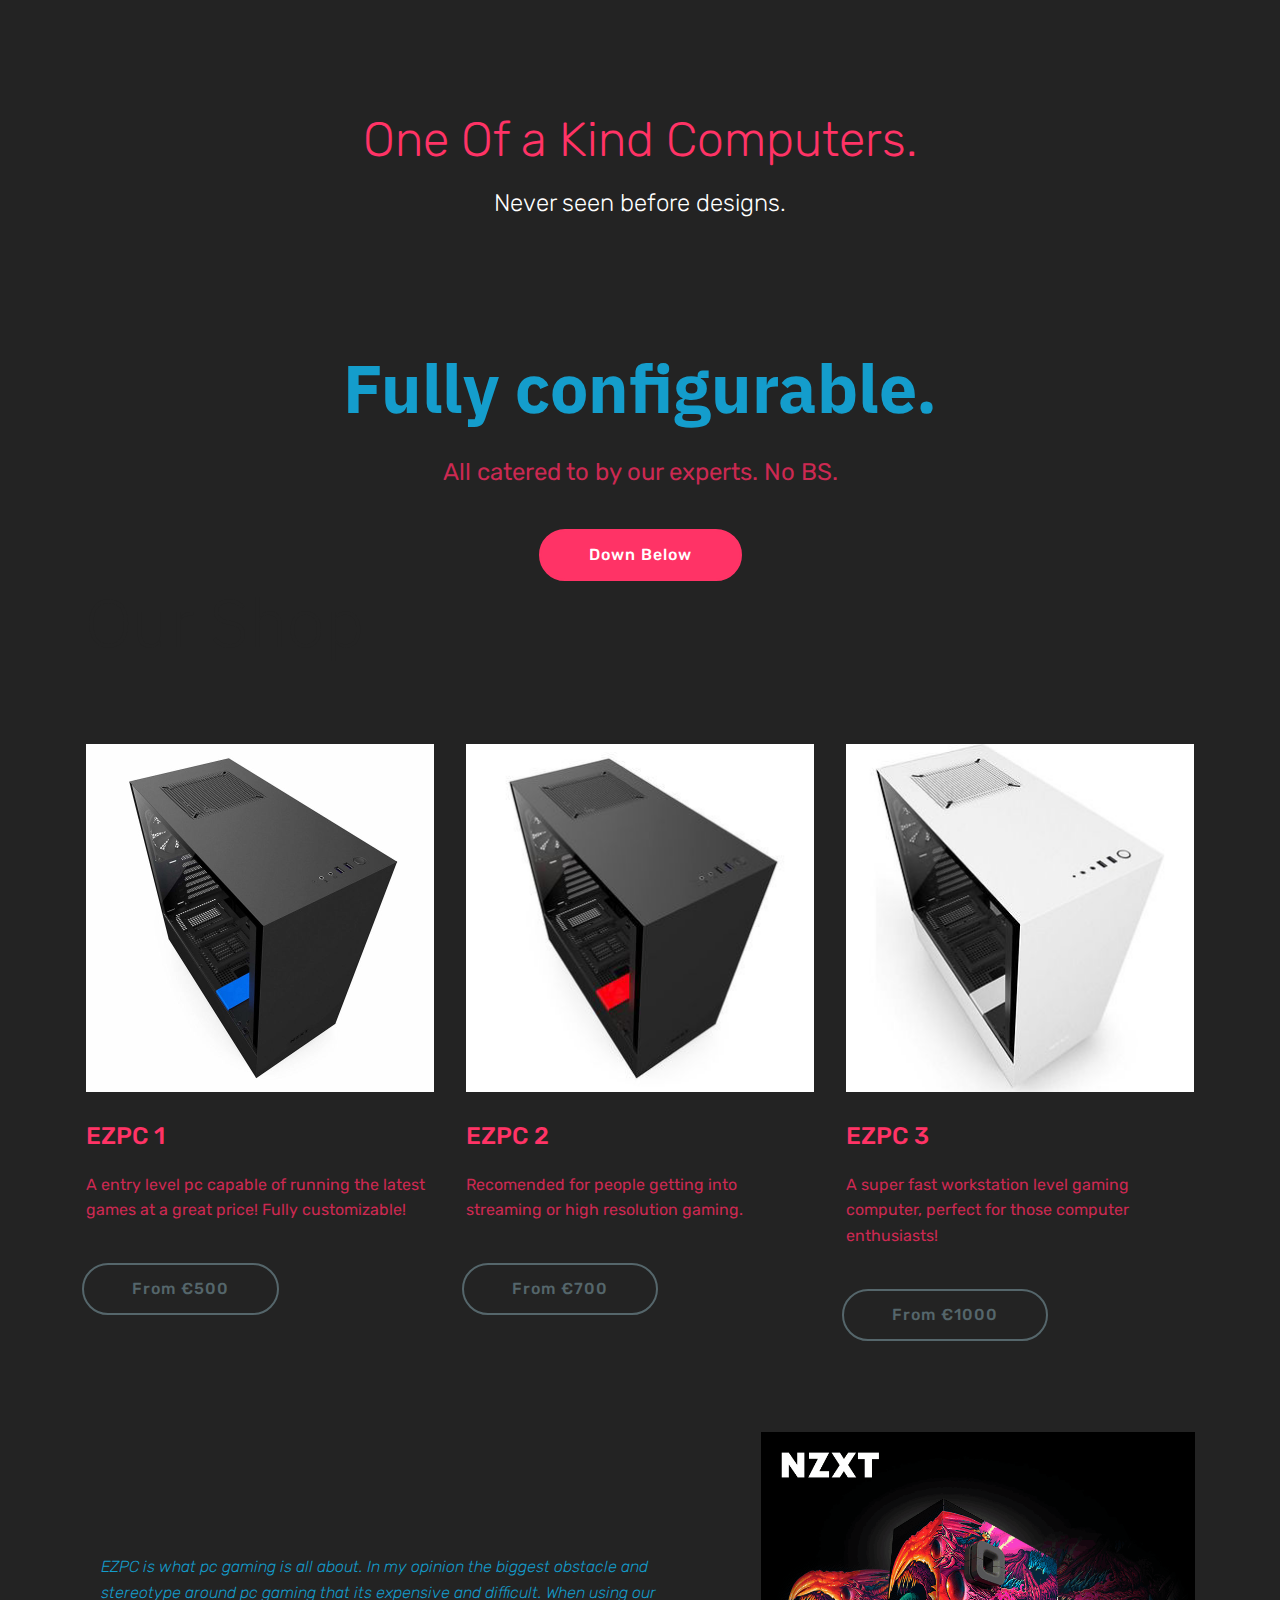
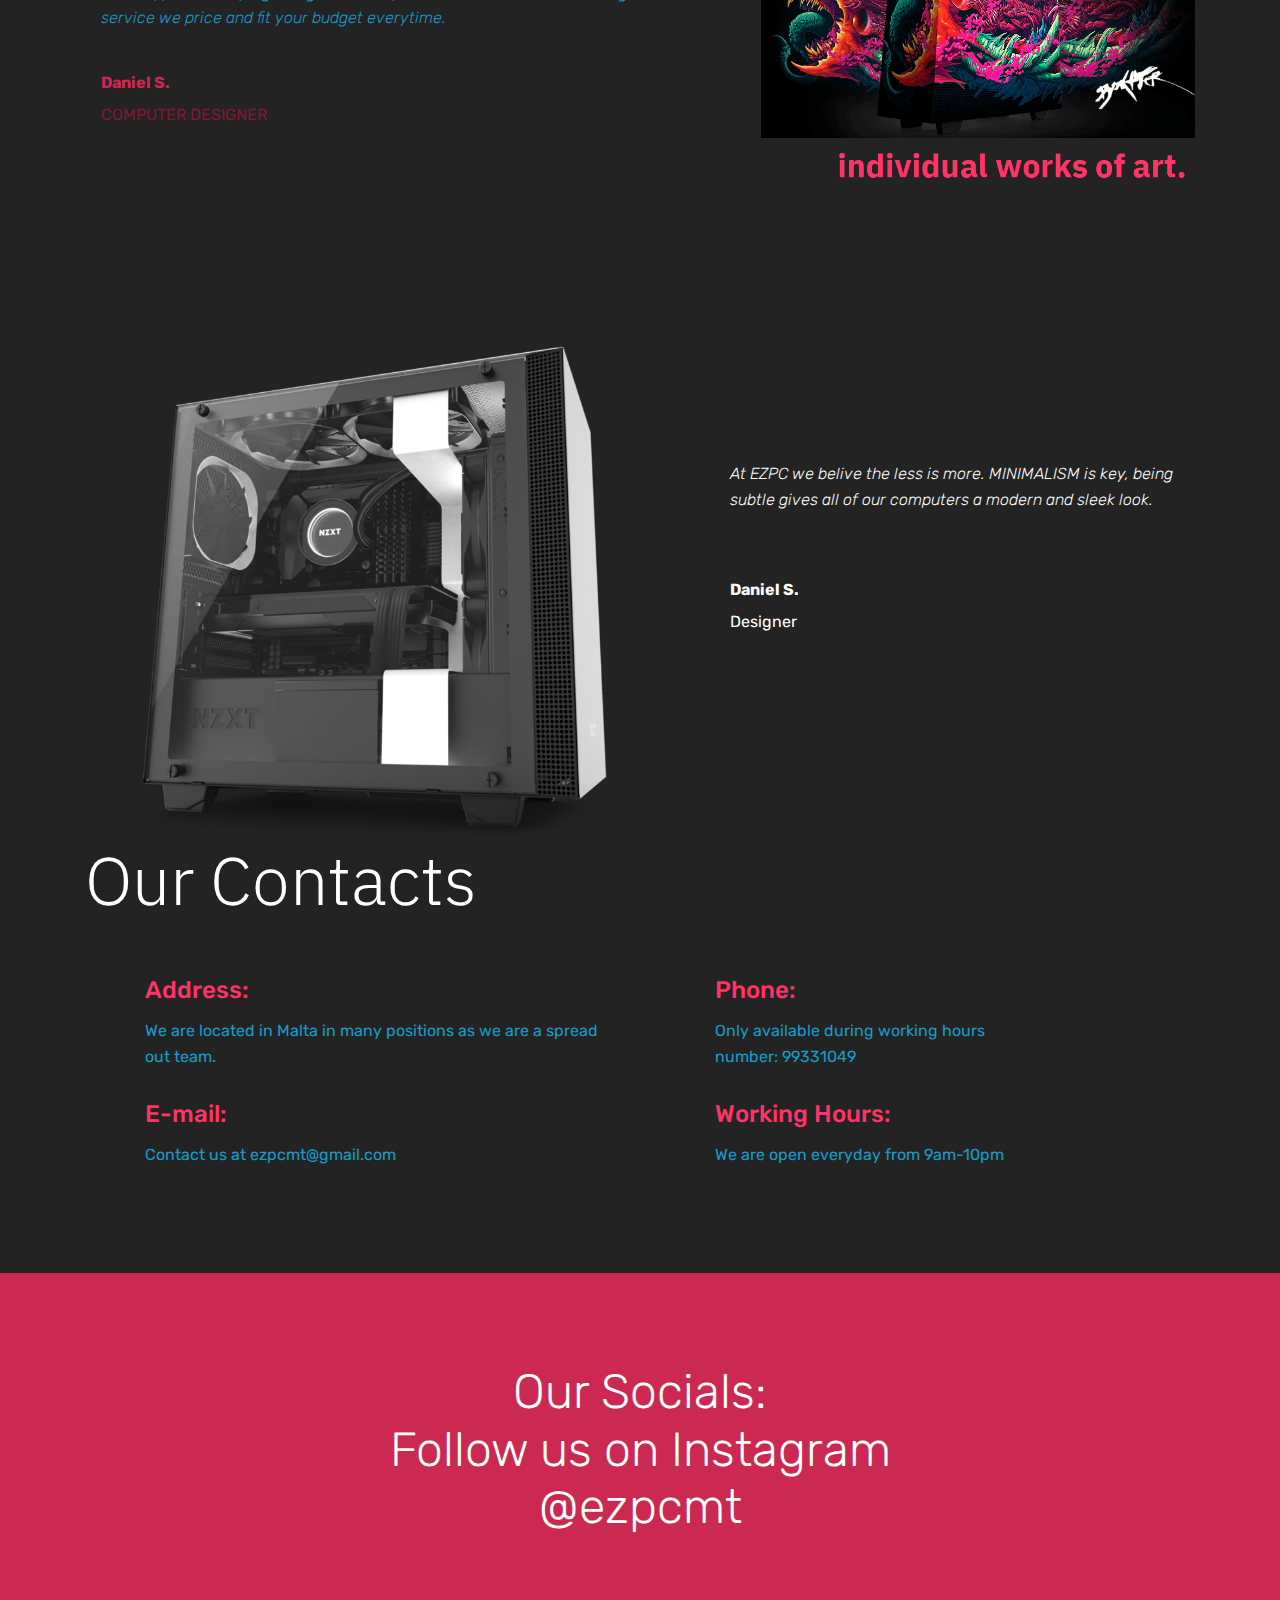
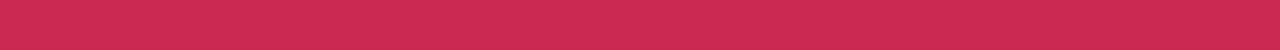
==== commit ff6e3a30: "create github pages" ====
--- a/index.html
+++ b/index.html
@@ -42,7 +42,7 @@
 
 </section>
 
-<section class="engine"><a href="https://mobirise.info/w">html5 templates</a></section><section class="counters1 counters cid-rAipSsuMRX" id="counters1-1">
+<section class="engine"><a href="https://mobirise.info/z">best css templates</a></section><section class="counters1 counters cid-rAipSsuMRX" id="counters1-1">
 
     
 
--- a/assets/mobirise/css/mbr-additional.css
+++ b/assets/mobirise/css/mbr-additional.css
@@ -1466,7 +1466,7 @@
   color: #ff3366;
 }
 .cid-rAiJgMp6kH {
-  padding-top: 0px;
+  padding-top: 60px;
   padding-bottom: 0px;
   background-color: #232323;
 }
@@ -1521,7 +1521,7 @@
   color: #ff3366;
 }
 .cid-rAit7nFrvh {
-  padding-top: 0px;
+  padding-top: 75px;
   padding-bottom: 0px;
   background-color: #232323;
 }
